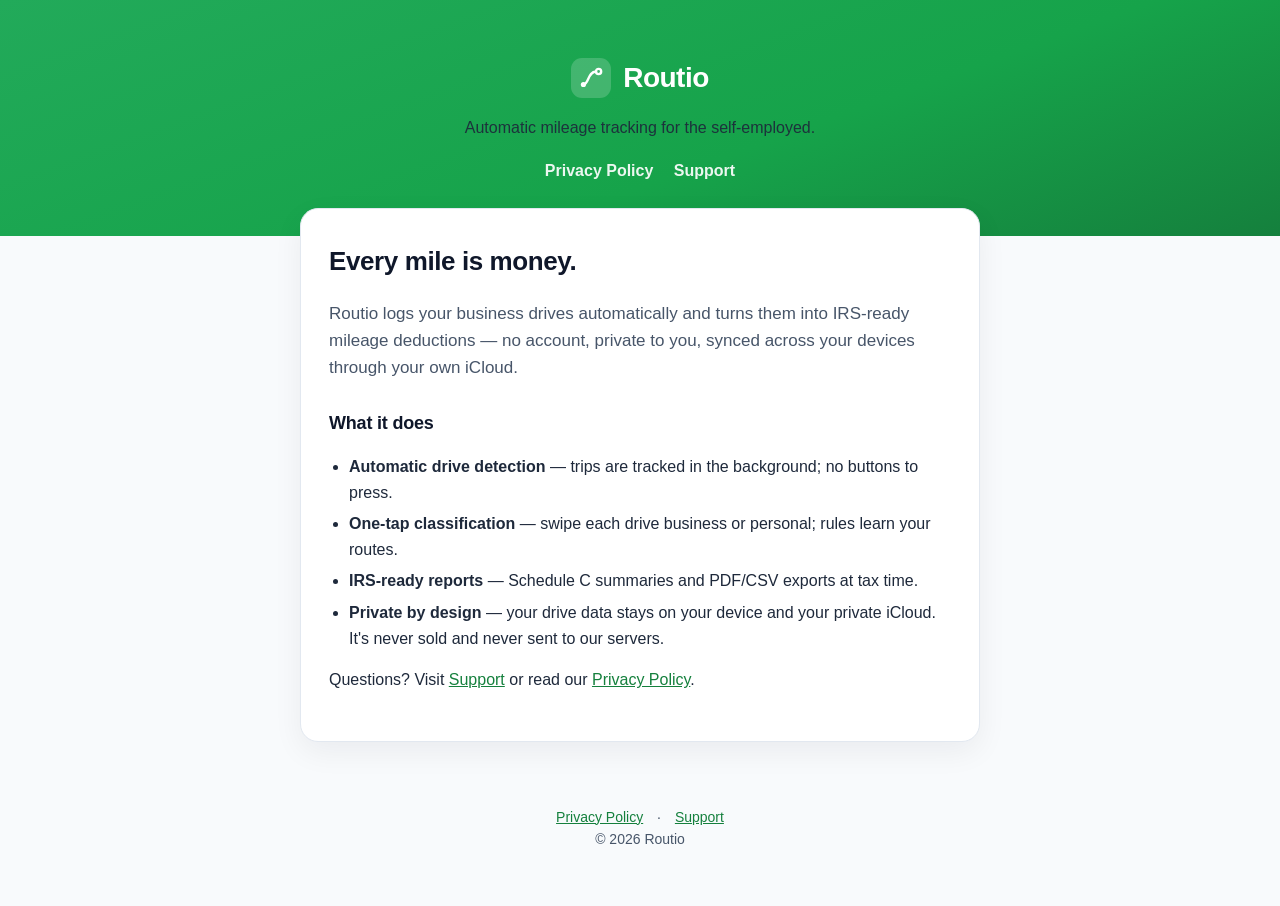
==== index.html @ e383a116 "Routio landing, privacy policy, and support pages Co-Authored-By: Claude Opus 4.8 <noreply@anthropic" ====
<!DOCTYPE html>
<html lang="en">
<head>
<meta charset="utf-8">
<meta name="viewport" content="width=device-width, initial-scale=1">
<title>Routio — Automatic Mileage Tracker</title>
<link rel="stylesheet" href="style.css">
</head>
<body>
<header>
  <div class="brand">
    <span class="mark"><svg viewBox="0 0 24 24" fill="none" stroke="#fff" stroke-width="2.2" stroke-linecap="round" stroke-linejoin="round"><circle cx="5" cy="18" r="2.4" fill="#fff" stroke="none"/><circle cx="19" cy="6" r="2.4"/><path d="M5 18 C 10 18, 9 6, 16.6 6"/></svg></span>
    Routio
  </div>
  <p>Automatic mileage tracking for the self-employed.</p>
  <div class="nav">
    <a href="privacy.html">Privacy Policy</a>
    <a href="support.html">Support</a>
  </div>
</header>
<main>
  <div class="card">
    <h1>Every mile is money.</h1>
    <p class="lead">Routio logs your business drives automatically and turns them into IRS-ready mileage deductions — no account, private to you, synced across your devices through your own iCloud.</p>
    <h2>What it does</h2>
    <ul>
      <li><strong>Automatic drive detection</strong> — trips are tracked in the background; no buttons to press.</li>
      <li><strong>One-tap classification</strong> — swipe each drive business or personal; rules learn your routes.</li>
      <li><strong>IRS-ready reports</strong> — Schedule C summaries and PDF/CSV exports at tax time.</li>
      <li><strong>Private by design</strong> — your drive data stays on your device and your private iCloud. It's never sold and never sent to our servers.</li>
    </ul>
    <p>Questions? Visit <a href="support.html">Support</a> or read our <a href="privacy.html">Privacy Policy</a>.</p>
  </div>
</main>
<footer>
  <a href="privacy.html">Privacy Policy</a> · <a href="support.html">Support</a><br>
  © 2026 Routio
</footer>
</body>
</html>
---- style.css ----
:root {
  --green: #16A34A;
  --green-dark: #15803D;
  --ink: #0F172A;
  --muted: #475569;
  --line: #E2E8F0;
  --bg: #F8FAFC;
}
* { box-sizing: border-box; }
html { -webkit-text-size-adjust: 100%; }
body {
  margin: 0;
  font-family: -apple-system, BlinkMacSystemFont, "Segoe UI", Roboto, Helvetica, Arial, sans-serif;
  color: var(--ink);
  background: var(--bg);
  line-height: 1.6;
}
header {
  background: linear-gradient(160deg, #22AA5A 0%, #16A34A 60%, #15803D 100%);
  color: #fff;
  padding: 56px 24px 48px;
  text-align: center;
}
.brand {
  display: inline-flex; align-items: center; gap: 12px;
  font-weight: 800; font-size: 28px; letter-spacing: -0.5px;
}
.brand .mark {
  width: 40px; height: 40px; border-radius: 11px;
  background: rgba(255,255,255,0.18);
  display: inline-flex; align-items: center; justify-content: center;
}
.brand .mark svg { width: 26px; height: 26px; }
header p { margin: 14px 0 0; opacity: 0.92; font-size: 16px; }
main {
  max-width: 720px; margin: -28px auto 64px; padding: 0 20px;
}
.card {
  background: #fff; border: 1px solid var(--line); border-radius: 18px;
  padding: 32px 28px; box-shadow: 0 10px 30px rgba(15,23,42,0.06);
}
h1 { font-size: 26px; margin: 0 0 4px; letter-spacing: -0.4px; }
h2 { font-size: 18px; margin: 28px 0 8px; letter-spacing: -0.2px; }
.updated { color: var(--muted); font-size: 14px; margin: 0 0 8px; }
p, li { color: #1E293B; }
a { color: var(--green-dark); }
.lead { font-size: 17px; color: var(--muted); }
ul { padding-left: 20px; }
li { margin: 6px 0; }
.pill {
  display: inline-block; background: #ECFDF3; color: var(--green-dark);
  border: 1px solid #BBF7D0; border-radius: 999px;
  padding: 4px 12px; font-size: 13px; font-weight: 600; margin-bottom: 16px;
}
footer {
  text-align: center; color: var(--muted); font-size: 14px;
  padding: 0 20px 56px;
}
footer a { margin: 0 10px; }
.nav { margin-top: 18px; }
.nav a {
  display: inline-block; margin: 0 8px; font-weight: 600; text-decoration: none;
  color: #fff; opacity: 0.92; border-bottom: 2px solid transparent; padding-bottom: 2px;
}
.nav a:hover { border-color: rgba(255,255,255,0.7); }
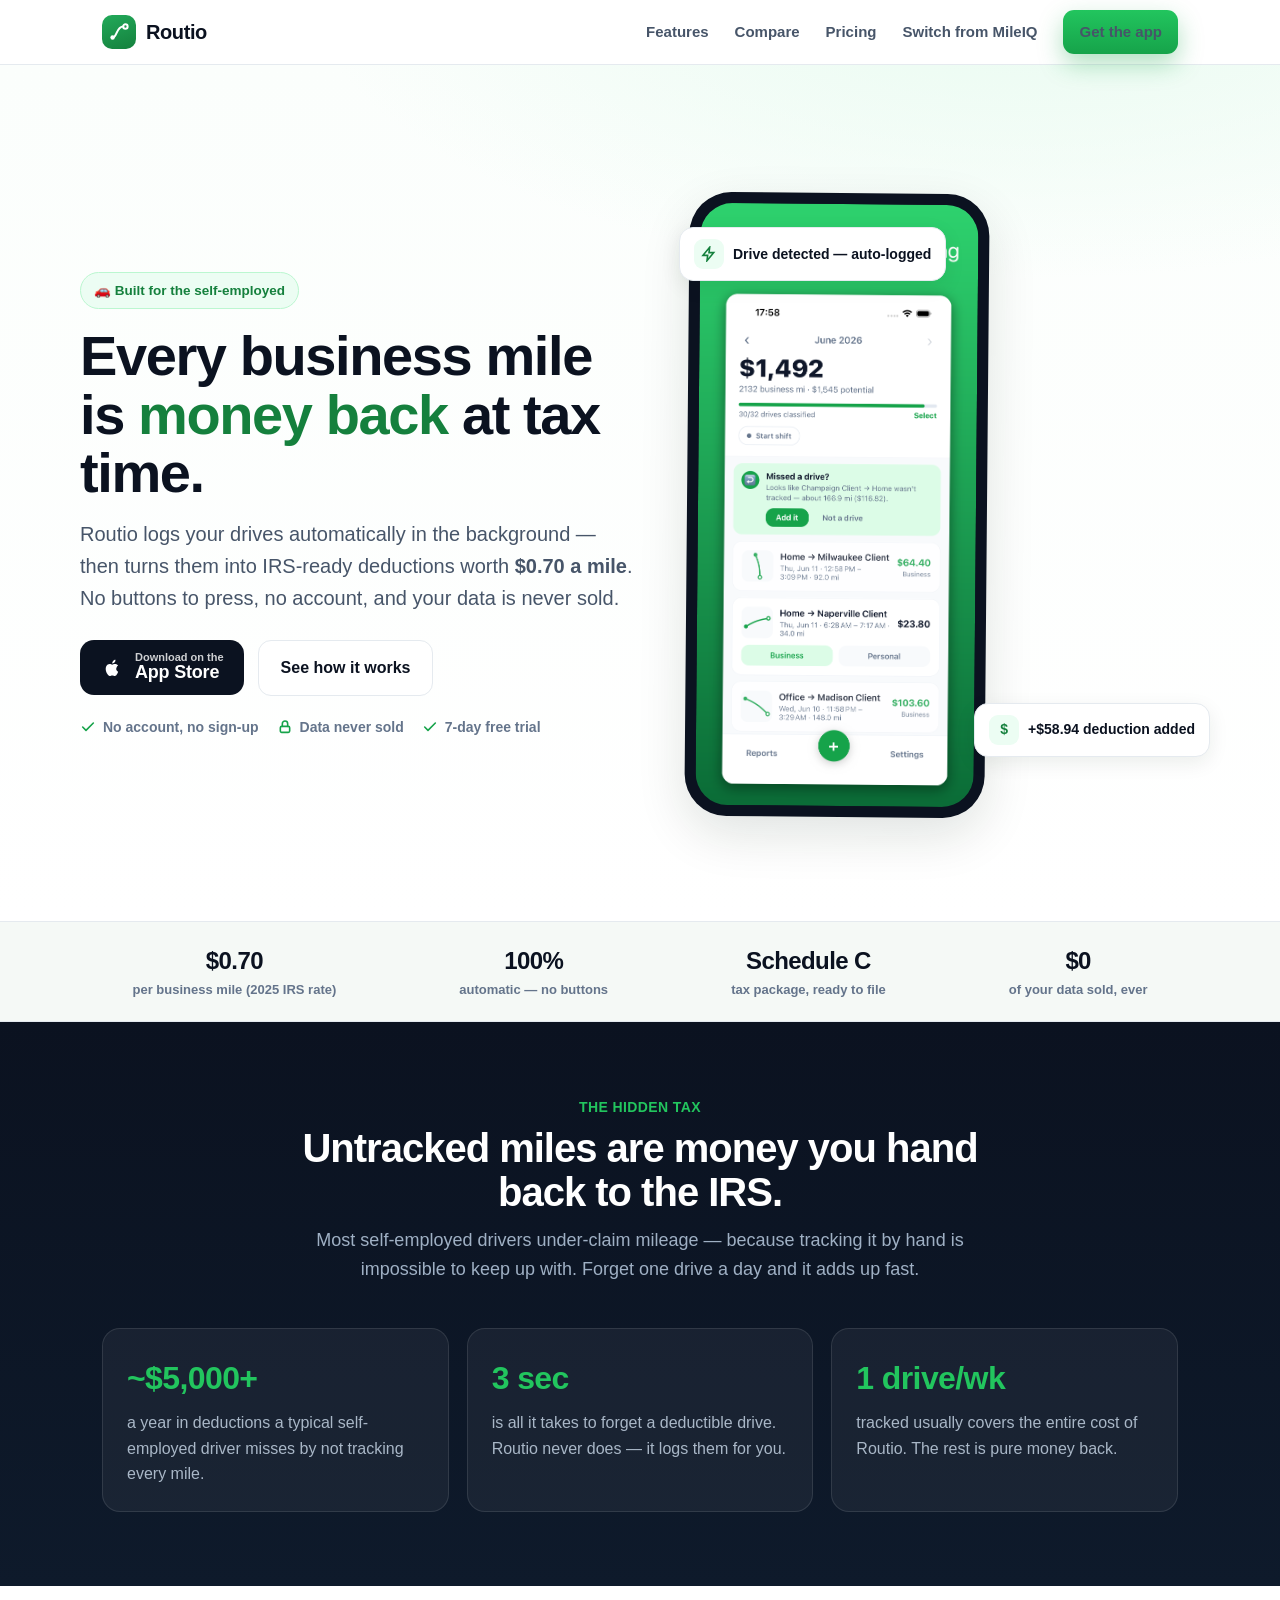
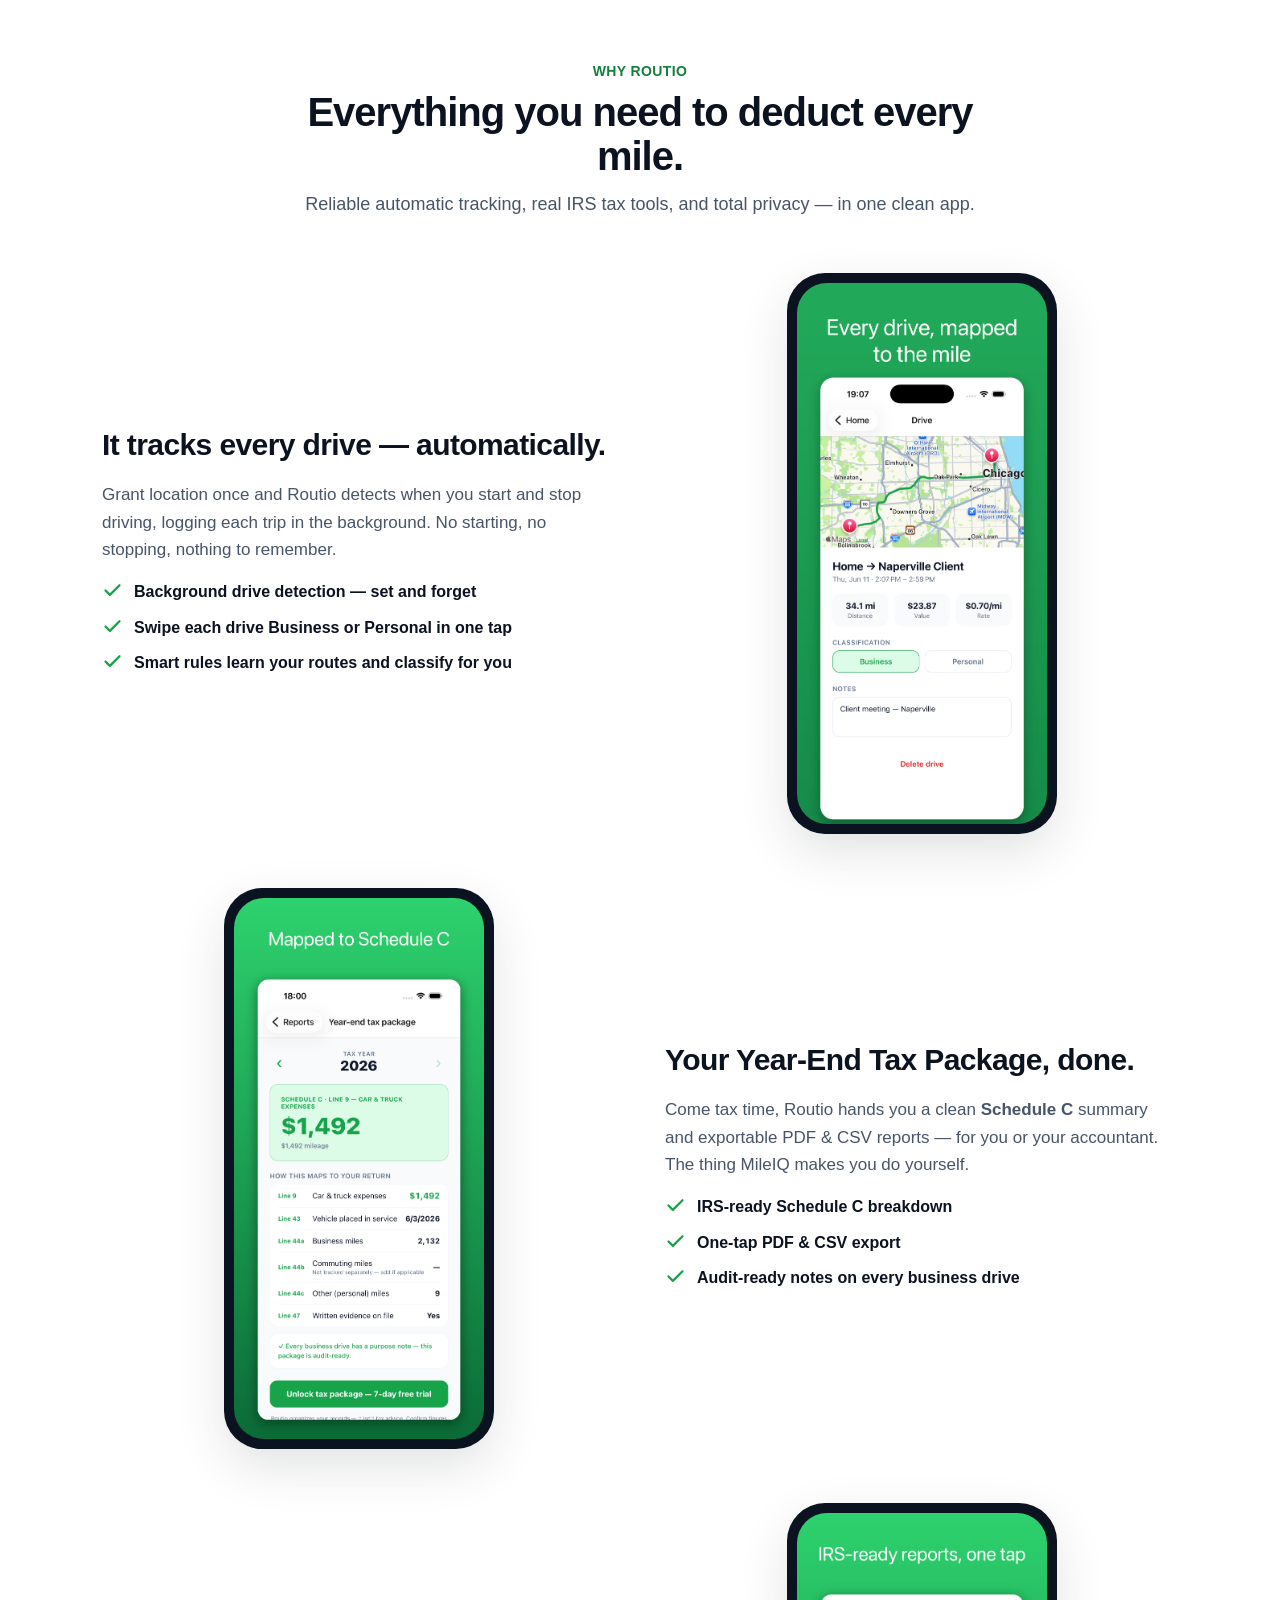
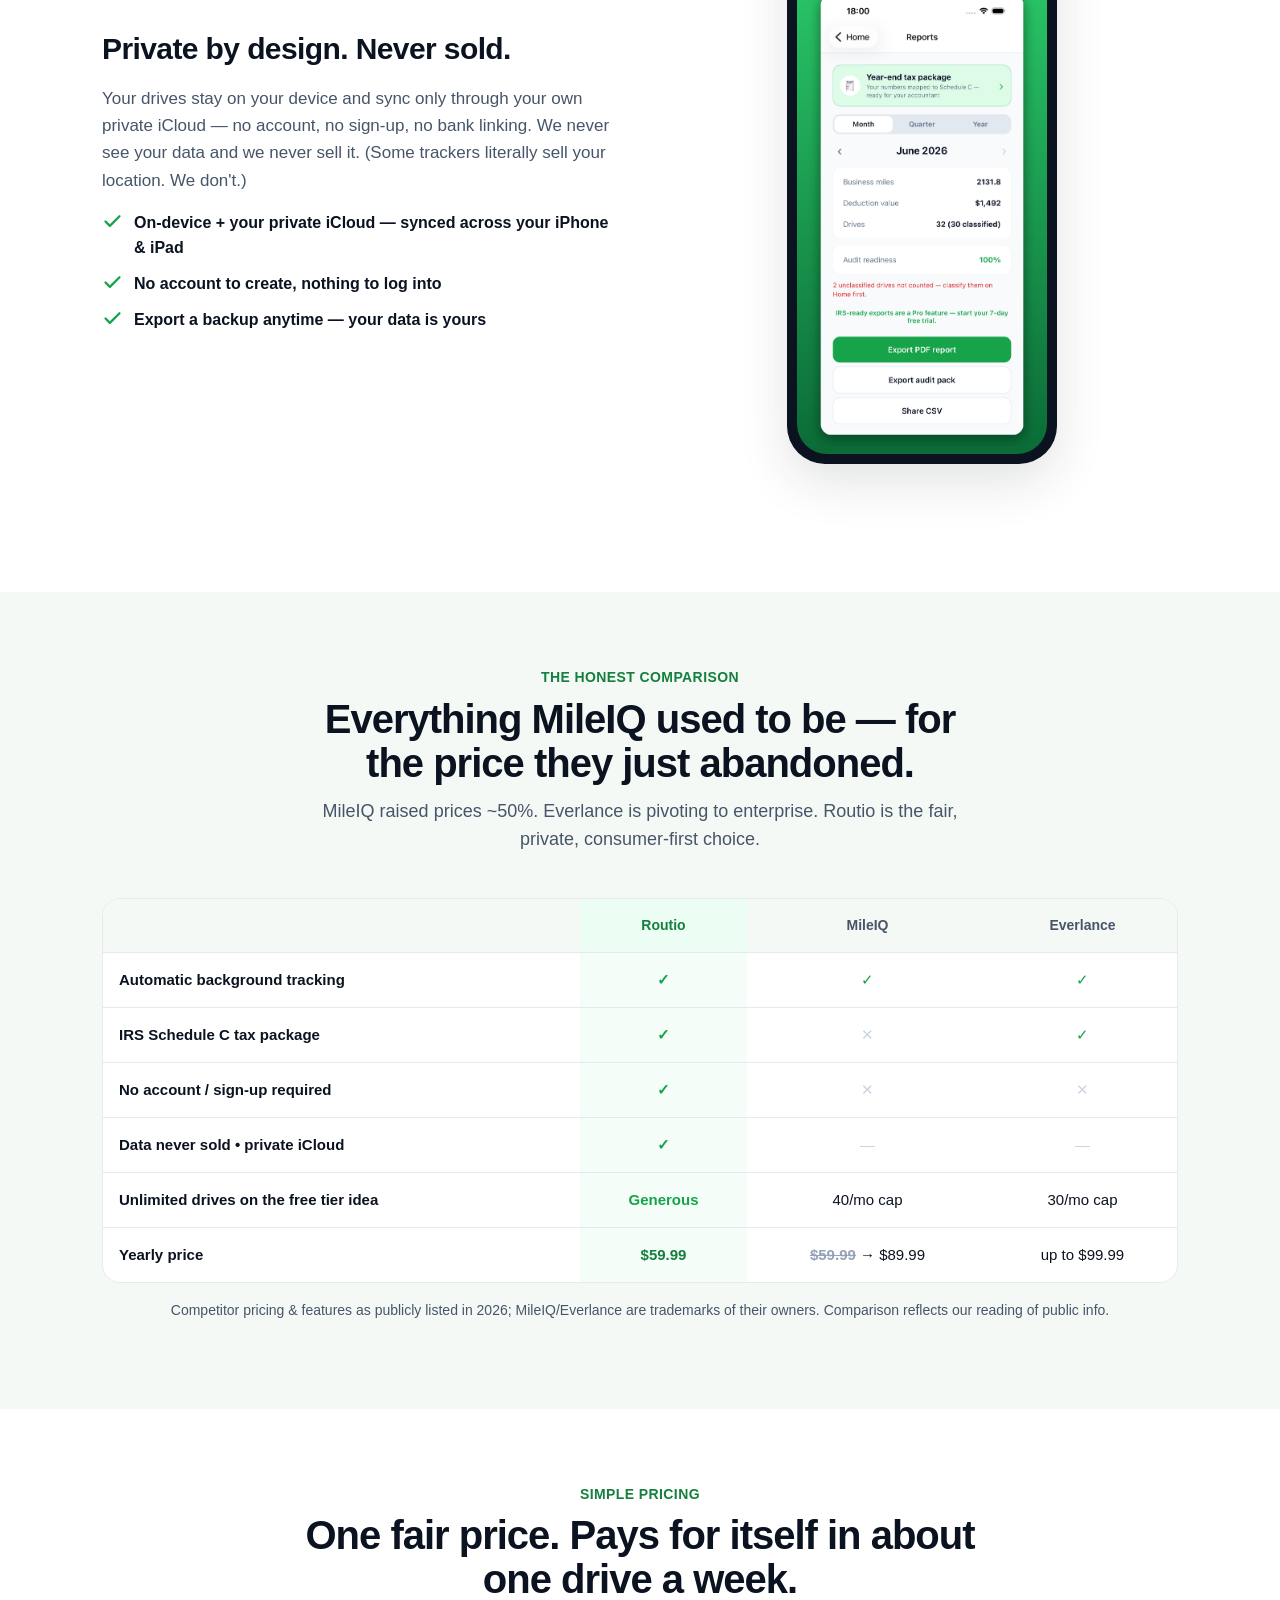
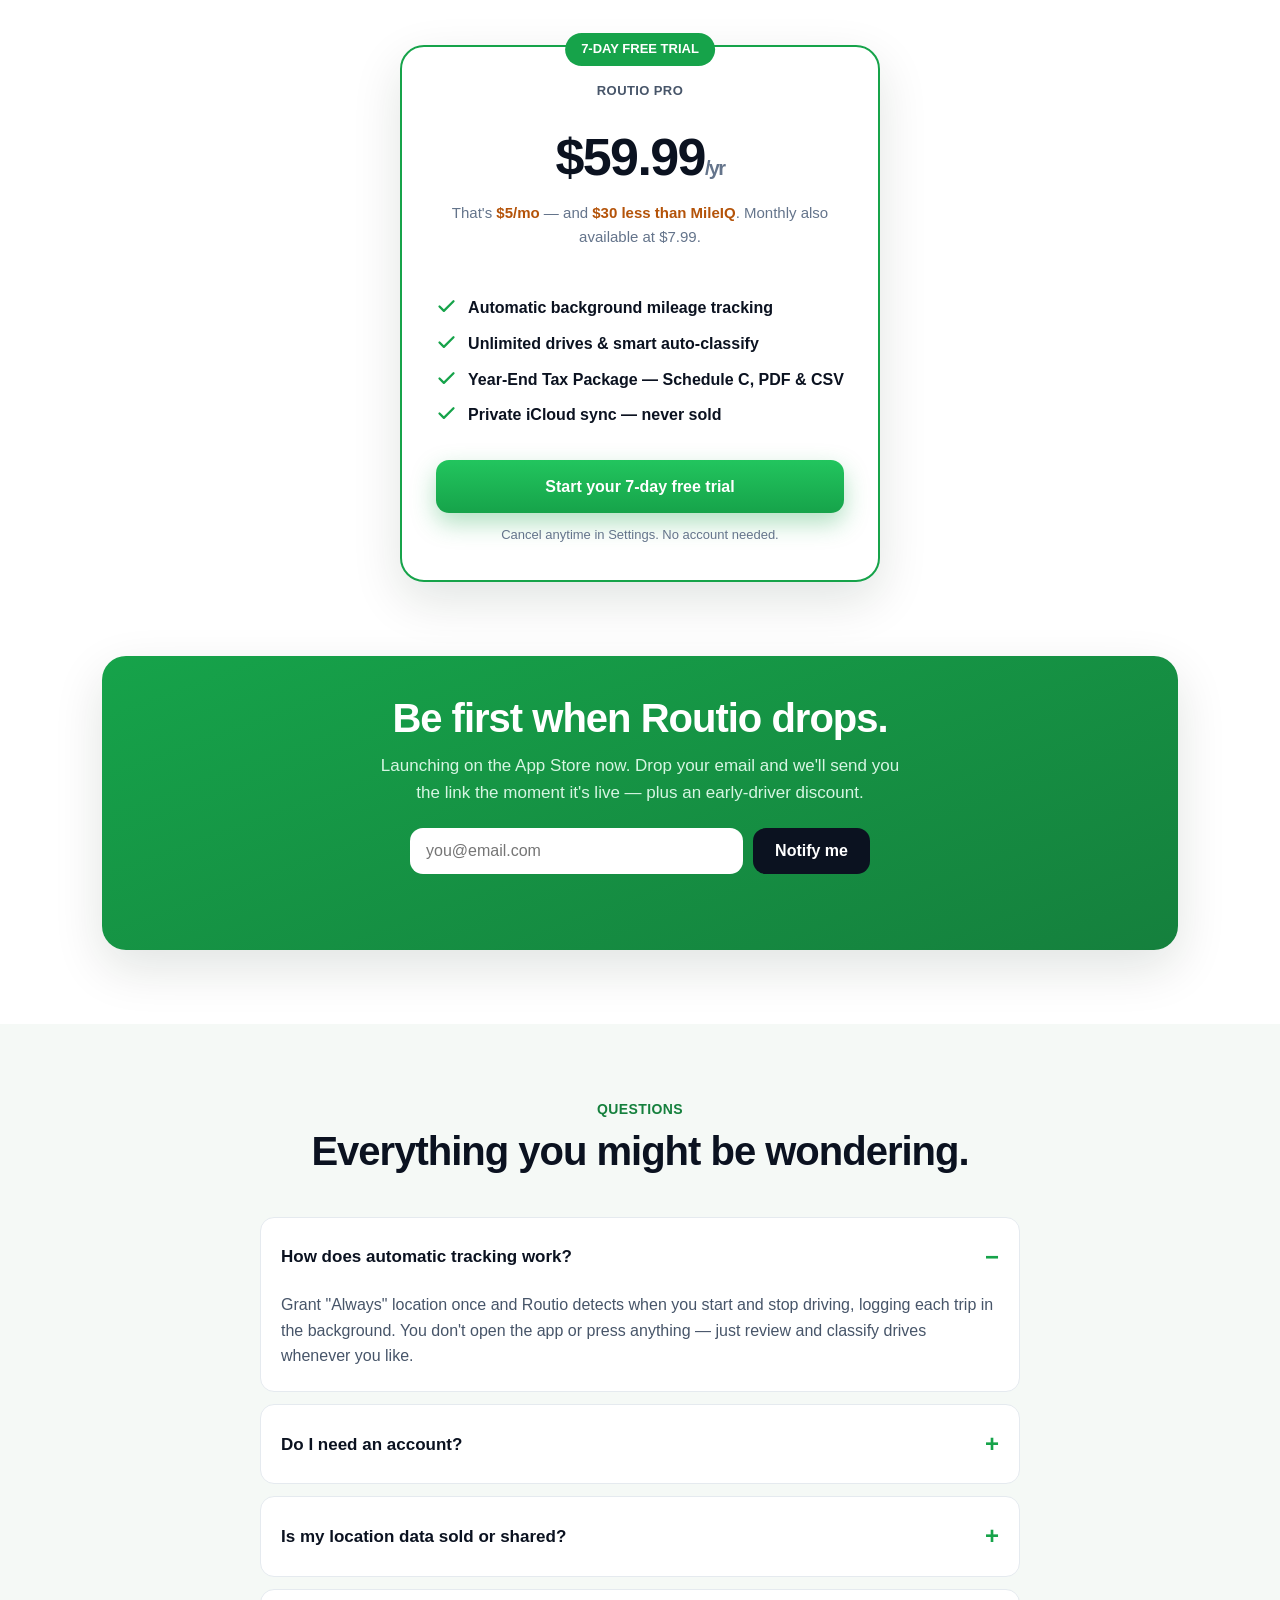
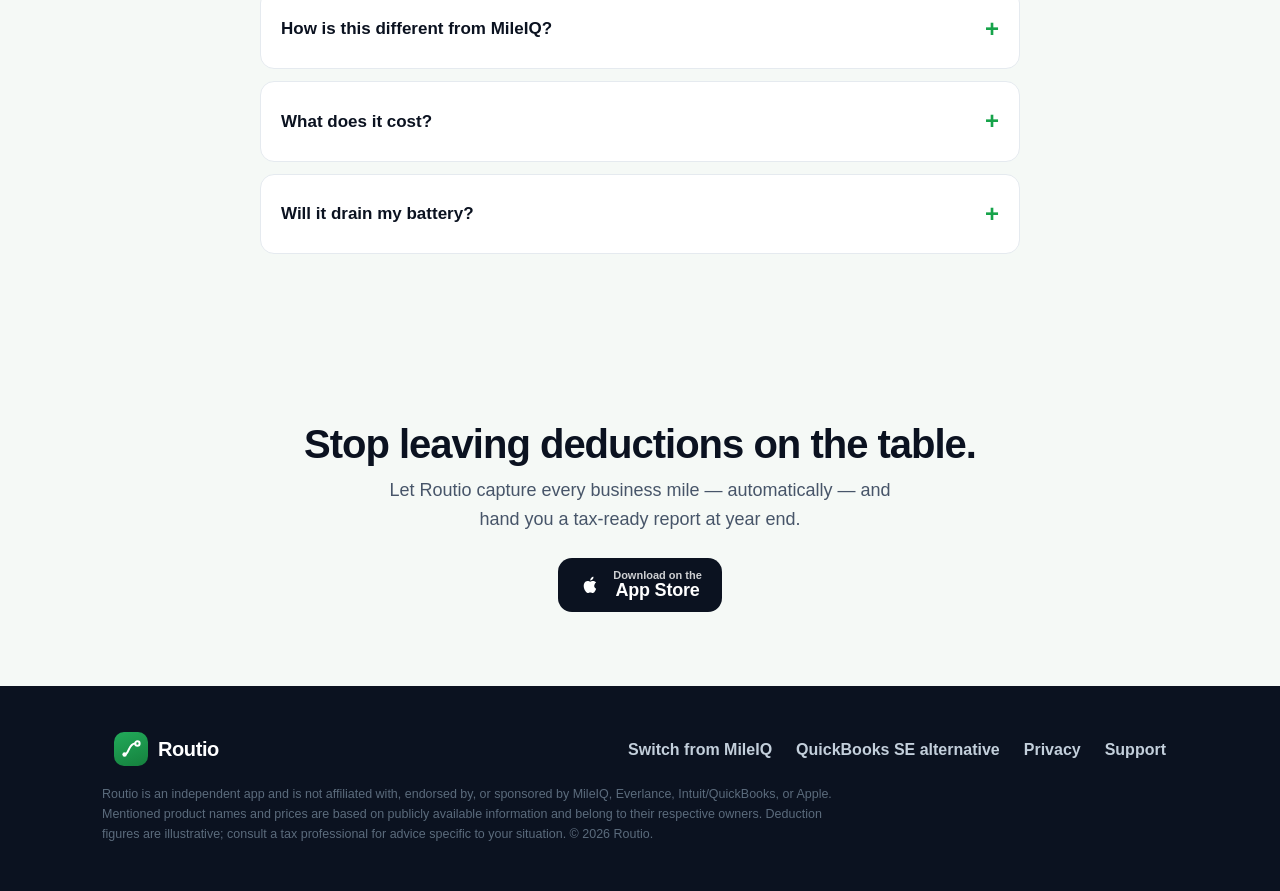
==== commit 25a6ab4a: "Conversion landing site: homepage, MileIQ & QBSE switch pages, waitlist capture - State-of-the-art m" ====
--- a/index.html
+++ b/index.html
@@ -3,38 +3,203 @@
 <head>
 <meta charset="utf-8">
 <meta name="viewport" content="width=device-width, initial-scale=1">
-<title>Routio — Automatic Mileage Tracker</title>
+<title>Routio — Automatic Mileage Tracker & IRS Tax Deductions</title>
+<meta name="description" content="Routio logs every business mile automatically and turns it into IRS-ready tax deductions worth $0.70/mile. No account, never sold, $59.99/yr. The fair-priced MileIQ alternative.">
 <link rel="stylesheet" href="style.css">
+<meta property="og:title" content="Routio — Every mile is money.">
+<meta property="og:description" content="Automatic mileage tracking + your IRS Schedule C tax package. $59.99/yr, no account, never sold.">
+<meta name="theme-color" content="#16A34A">
 </head>
 <body>
-<header>
-  <div class="brand">
-    <span class="mark"><svg viewBox="0 0 24 24" fill="none" stroke="#fff" stroke-width="2.2" stroke-linecap="round" stroke-linejoin="round"><circle cx="5" cy="18" r="2.4" fill="#fff" stroke="none"/><circle cx="19" cy="6" r="2.4"/><path d="M5 18 C 10 18, 9 6, 16.6 6"/></svg></span>
-    Routio
-  </div>
-  <p>Automatic mileage tracking for the self-employed.</p>
-  <div class="nav">
-    <a href="privacy.html">Privacy Policy</a>
-    <a href="support.html">Support</a>
-  </div>
-</header>
-<main>
-  <div class="card">
-    <h1>Every mile is money.</h1>
-    <p class="lead">Routio logs your business drives automatically and turns them into IRS-ready mileage deductions — no account, private to you, synced across your devices through your own iCloud.</p>
-    <h2>What it does</h2>
-    <ul>
-      <li><strong>Automatic drive detection</strong> — trips are tracked in the background; no buttons to press.</li>
-      <li><strong>One-tap classification</strong> — swipe each drive business or personal; rules learn your routes.</li>
-      <li><strong>IRS-ready reports</strong> — Schedule C summaries and PDF/CSV exports at tax time.</li>
-      <li><strong>Private by design</strong> — your drive data stays on your device and your private iCloud. It's never sold and never sent to our servers.</li>
+<header class="nav"><div class="wrap row">
+  <a class="brand" href="/"><span class="mk"><svg viewBox="0 0 24 24" fill="none" stroke="#fff" stroke-width="2.2" stroke-linecap="round" stroke-linejoin="round"><circle cx="5" cy="18" r="2.4" fill="#fff" stroke="none"/><circle cx="19" cy="6" r="2.4"/><path d="M5 18 C 10 18, 9 6, 16.6 6"/></svg></span>Routio</a>
+  <nav class="links">
+    <a class="hidem" href="#features">Features</a>
+    <a class="hidem" href="#compare">Compare</a>
+    <a class="hidem" href="#pricing">Pricing</a>
+    <a class="hidem" href="/mileiq-alternative.html">Switch from MileIQ</a>
+    <a class="btn btn-pri btn-sm" href="https://apps.apple.com/us/app/id6779370841">Get the app</a>
+  </nav>
+</div></header>
+
+<!-- HERO -->
+<section class="hero"><div class="wrap grid">
+  <div>
+    <span class="eyebrow">🚗 Built for the self-employed</span>
+    <h1>Every business mile is <span class="hl">money back</span> at tax time.</h1>
+    <p class="lead">Routio logs your drives automatically in the background — then turns them into IRS-ready deductions worth <b>$0.70 a mile</b>. No buttons to press, no account, and your data is never sold.</p>
+    <div class="cta-row">
+      <a class="appstore" href="https://apps.apple.com/us/app/id6779370841"><svg viewBox="0 0 24 24" fill="#fff"><path d="M16.4 12.6c0-2 1.6-2.9 1.7-3-1-1.4-2.4-1.6-2.9-1.6-1.2-.1-2.4.7-3 .7-.6 0-1.6-.7-2.6-.7-1.3 0-2.6.8-3.2 2-1.4 2.4-.4 6 1 8 .6 1 1.4 2.1 2.4 2 1-.1 1.3-.6 2.5-.6 1.2 0 1.4.6 2.5.6 1 0 1.7-1 2.3-2 .7-1.1 1-2.2 1-2.3 0-.1-2-.8-2-3.1zM14.7 6.3c.5-.7.9-1.6.8-2.6-.8 0-1.8.5-2.4 1.2-.5.6-1 1.6-.8 2.5.9.1 1.8-.4 2.4-1.1z"/></svg><span><span class="sub">Download on the</span><span class="big">App Store</span></span></a>
+      <a class="btn btn-ghost" href="#how">See how it works</a>
+    </div>
+    <div class="microtrust">
+      <span><svg viewBox="0 0 24 24" fill="none" stroke="currentColor" stroke-width="2.4" stroke-linecap="round" stroke-linejoin="round"><path d="M20 6 9 17l-5-5"/></svg>No account, no sign-up</span>
+      <span><svg viewBox="0 0 24 24" fill="none" stroke="currentColor" stroke-width="2.4" stroke-linecap="round" stroke-linejoin="round"><rect x="5" y="11" width="14" height="9" rx="2"/><path d="M8 11V7a4 4 0 0 1 8 0v4"/></svg>Data never sold</span>
+      <span><svg viewBox="0 0 24 24" fill="none" stroke="currentColor" stroke-width="2.4" stroke-linecap="round" stroke-linejoin="round"><path d="M20 6 9 17l-5-5"/></svg>7-day free trial</span>
+    </div>
+  </div>
+  <div class="hero-figure">
+    <div class="phone"><img src="img/home.png" alt="Routio home screen showing $1,492 in tracked mileage deductions"></div>
+    <div class="float-card float-a"><span class="ic"><svg viewBox="0 0 24 24" width="16" fill="none" stroke="currentColor" stroke-width="2.4" stroke-linecap="round"><path d="M13 2 3 14h7l-1 8 10-12h-7z"/></svg></span>Drive detected — auto-logged</div>
+    <div class="float-card float-b"><span class="ic">$</span>+$58.94 deduction added</div>
+  </div>
+</div></section>
+
+<!-- TRUST BAR -->
+<div class="trustbar"><div class="wrap row">
+  <div class="stat"><div class="num">$0.70</div><div class="lbl">per business mile (2025 IRS rate)</div></div>
+  <div class="stat"><div class="num">100%</div><div class="lbl">automatic — no buttons</div></div>
+  <div class="stat"><div class="num">Schedule C</div><div class="lbl">tax package, ready to file</div></div>
+  <div class="stat"><div class="num">$0</div><div class="lbl">of your data sold, ever</div></div>
+</div></div>
+
+<!-- PROBLEM / LOSS BAND -->
+<section class="band"><div class="wrap">
+  <div class="sec-head"><div class="kick" style="color:var(--green-l)">The hidden tax</div>
+    <h2>Untracked miles are money you hand back to the IRS.</h2>
+    <p>Most self-employed drivers under-claim mileage — because tracking it by hand is impossible to keep up with. Forget one drive a day and it adds up fast.</p></div>
+  <div class="lossgrid">
+    <div class="losscard"><div class="big">~$5,000+</div><p>a year in deductions a typical self-employed driver misses by not tracking every mile.</p></div>
+    <div class="losscard"><div class="big">3 sec</div><p>is all it takes to forget a deductible drive. Routio never does — it logs them for you.</p></div>
+    <div class="losscard"><div class="big">1 drive/wk</div><p>tracked usually covers the entire cost of Routio. The rest is pure money back.</p></div>
+  </div>
+</div></section>
+
+<!-- FEATURES -->
+<section id="features"><div class="wrap">
+  <div class="sec-head"><div class="kick">Why Routio</div>
+    <h2>Everything you need to deduct every mile.</h2>
+    <p>Reliable automatic tracking, real IRS tax tools, and total privacy — in one clean app.</p></div>
+
+  <div id="how" class="frow">
+    <div class="copy">
+      <h3>It tracks every drive — automatically.</h3>
+      <p>Grant location once and Routio detects when you start and stop driving, logging each trip in the background. No starting, no stopping, nothing to remember.</p>
+      <ul class="flist">
+        <li><svg viewBox="0 0 24 24" fill="none" stroke="currentColor" stroke-width="2.6" stroke-linecap="round" stroke-linejoin="round"><path d="M20 6 9 17l-5-5"/></svg>Background drive detection — set and forget</li>
+        <li><svg viewBox="0 0 24 24" fill="none" stroke="currentColor" stroke-width="2.6" stroke-linecap="round" stroke-linejoin="round"><path d="M20 6 9 17l-5-5"/></svg>Swipe each drive Business or Personal in one tap</li>
+        <li><svg viewBox="0 0 24 24" fill="none" stroke="currentColor" stroke-width="2.6" stroke-linecap="round" stroke-linejoin="round"><path d="M20 6 9 17l-5-5"/></svg>Smart rules learn your routes and classify for you</li>
+      </ul>
+    </div>
+    <div class="fimg"><img src="img/map.png" alt="A tracked drive on the map with its route and deduction value"></div>
+  </div>
+
+  <div class="frow rev">
+    <div class="copy">
+      <h3>Your Year-End Tax Package, done.</h3>
+      <p>Come tax time, Routio hands you a clean <b>Schedule C</b> summary and exportable PDF &amp; CSV reports — for you or your accountant. The thing MileIQ makes you do yourself.</p>
+      <ul class="flist">
+        <li><svg viewBox="0 0 24 24" fill="none" stroke="currentColor" stroke-width="2.6" stroke-linecap="round" stroke-linejoin="round"><path d="M20 6 9 17l-5-5"/></svg>IRS-ready Schedule C breakdown</li>
+        <li><svg viewBox="0 0 24 24" fill="none" stroke="currentColor" stroke-width="2.6" stroke-linecap="round" stroke-linejoin="round"><path d="M20 6 9 17l-5-5"/></svg>One-tap PDF &amp; CSV export</li>
+        <li><svg viewBox="0 0 24 24" fill="none" stroke="currentColor" stroke-width="2.6" stroke-linecap="round" stroke-linejoin="round"><path d="M20 6 9 17l-5-5"/></svg>Audit-ready notes on every business drive</li>
+      </ul>
+    </div>
+    <div class="fimg"><img src="img/tax.png" alt="Routio Year-End Tax Package with Schedule C totals"></div>
+  </div>
+
+  <div class="frow">
+    <div class="copy">
+      <h3>Private by design. Never sold.</h3>
+      <p>Your drives stay on your device and sync only through your own private iCloud — no account, no sign-up, no bank linking. We never see your data and we never sell it. (Some trackers literally sell your location. We don't.)</p>
+      <ul class="flist">
+        <li><svg viewBox="0 0 24 24" fill="none" stroke="currentColor" stroke-width="2.6" stroke-linecap="round" stroke-linejoin="round"><path d="M20 6 9 17l-5-5"/></svg>On-device + your private iCloud — synced across your iPhone &amp; iPad</li>
+        <li><svg viewBox="0 0 24 24" fill="none" stroke="currentColor" stroke-width="2.6" stroke-linecap="round" stroke-linejoin="round"><path d="M20 6 9 17l-5-5"/></svg>No account to create, nothing to log into</li>
+        <li><svg viewBox="0 0 24 24" fill="none" stroke="currentColor" stroke-width="2.6" stroke-linecap="round" stroke-linejoin="round"><path d="M20 6 9 17l-5-5"/></svg>Export a backup anytime — your data is yours</li>
+      </ul>
+    </div>
+    <div class="fimg"><img src="img/reports.png" alt="Routio reports with monthly and year-to-date deduction totals"></div>
+  </div>
+</div></section>
+
+<!-- COMPARISON -->
+<section id="compare" style="background:var(--bg-soft)"><div class="wrap">
+  <div class="sec-head"><div class="kick">The honest comparison</div>
+    <h2>Everything MileIQ used to be — for the price they just abandoned.</h2>
+    <p>MileIQ raised prices ~50%. Everlance is pivoting to enterprise. Routio is the fair, private, consumer-first choice.</p></div>
+  <div class="cmp"><table class="compare">
+    <thead><tr><th>&nbsp;</th><th class="us">Routio</th><th>MileIQ</th><th>Everlance</th></tr></thead>
+    <tbody>
+      <tr><td>Automatic background tracking</td><td class="us"><span class="yes">✓</span></td><td><span class="yes">✓</span></td><td><span class="yes">✓</span></td></tr>
+      <tr><td>IRS Schedule C tax package</td><td class="us"><span class="yes">✓</span></td><td><span class="no">✕</span></td><td><span class="yes">✓</span></td></tr>
+      <tr><td>No account / sign-up required</td><td class="us"><span class="yes">✓</span></td><td><span class="no">✕</span></td><td><span class="no">✕</span></td></tr>
+      <tr><td>Data never sold • private iCloud</td><td class="us"><span class="yes">✓</span></td><td><span class="no">—</span></td><td><span class="no">—</span></td></tr>
+      <tr><td>Unlimited drives on the free tier idea</td><td class="us"><span class="yes">Generous</span></td><td>40/mo cap</td><td>30/mo cap</td></tr>
+      <tr><td>Yearly price</td><td class="us">$59.99</td><td><span class="tag-old">$59.99</span> → $89.99</td><td>up to $99.99</td></tr>
+    </tbody>
+  </table></div>
+  <p style="text-align:center;color:var(--slate);margin-top:16px;font-size:14px">Competitor pricing &amp; features as publicly listed in 2026; MileIQ/Everlance are trademarks of their owners. Comparison reflects our reading of public info.</p>
+</div></div></section>
+
+<!-- PRICING -->
+<section id="pricing"><div class="wrap">
+  <div class="sec-head"><div class="kick">Simple pricing</div>
+    <h2>One fair price. Pays for itself in about one drive a week.</h2></div>
+  <div class="price-wrap"><div class="pcard">
+    <div class="pbadge">7-DAY FREE TRIAL</div>
+    <div style="font-weight:800;color:var(--slate);text-transform:uppercase;font-size:13px;letter-spacing:.4px">Routio Pro</div>
+    <div class="pprice">$59.99<small>/yr</small></div>
+    <div class="panchor">That's <b>$5/mo</b> — and <b>$30 less than MileIQ</b>. Monthly also available at $7.99.</div>
+    <ul class="flist">
+      <li><svg viewBox="0 0 24 24" fill="none" stroke="currentColor" stroke-width="2.6" stroke-linecap="round" stroke-linejoin="round"><path d="M20 6 9 17l-5-5"/></svg>Automatic background mileage tracking</li>
+      <li><svg viewBox="0 0 24 24" fill="none" stroke="currentColor" stroke-width="2.6" stroke-linecap="round" stroke-linejoin="round"><path d="M20 6 9 17l-5-5"/></svg>Unlimited drives &amp; smart auto-classify</li>
+      <li><svg viewBox="0 0 24 24" fill="none" stroke="currentColor" stroke-width="2.6" stroke-linecap="round" stroke-linejoin="round"><path d="M20 6 9 17l-5-5"/></svg>Year-End Tax Package — Schedule C, PDF &amp; CSV</li>
+      <li><svg viewBox="0 0 24 24" fill="none" stroke="currentColor" stroke-width="2.6" stroke-linecap="round" stroke-linejoin="round"><path d="M20 6 9 17l-5-5"/></svg>Private iCloud sync — never sold</li>
     </ul>
-    <p>Questions? Visit <a href="support.html">Support</a> or read our <a href="privacy.html">Privacy Policy</a>.</p>
-  </div>
-</main>
-<footer>
-  <a href="privacy.html">Privacy Policy</a> · <a href="support.html">Support</a><br>
-  © 2026 Routio
-</footer>
+    <a class="btn btn-pri" style="width:100%;justify-content:center" href="https://apps.apple.com/us/app/id6779370841">Start your 7-day free trial</a>
+    <div class="pnote">Cancel anytime in Settings. No account needed.</div>
+  </div></div>
+</div></section>
+
+<!-- EMAIL CAPTURE -->
+<section style="padding-top:0"><div class="wrap"><div class="capture">
+  <h2>Be first when Routio drops.</h2>
+  <p>Launching on the App Store now. Drop your email and we'll send you the link the moment it's live — plus an early-driver discount.</p>
+  <form class="capform" id="capform">
+    <input type="email" name="email" placeholder="you@email.com" required aria-label="Email">
+    <button type="submit">Notify me</button>
+  </form>
+  <div class="capmsg" id="capmsg"></div>
+</div></div></section>
+
+<!-- FAQ -->
+<section style="background:var(--bg-soft)"><div class="wrap">
+  <div class="sec-head"><div class="kick">Questions</div><h2>Everything you might be wondering.</h2></div>
+  <div class="faq">
+    <details open><summary>How does automatic tracking work?</summary><p>Grant "Always" location once and Routio detects when you start and stop driving, logging each trip in the background. You don't open the app or press anything — just review and classify drives whenever you like.</p></details>
+    <details><summary>Do I need an account?</summary><p>No. There's no sign-up, no password, no email required. Your data lives on your device and your own private iCloud, so it follows you across your iPhone and iPad automatically.</p></details>
+    <details><summary>Is my location data sold or shared?</summary><p>Never. Your drives are stored on your device and your private iCloud (Apple's CloudKit). They're never sent to our servers and never sold to anyone. Privacy is the whole point.</p></details>
+    <details><summary>How is this different from MileIQ?</summary><p>Routio includes a full IRS Schedule C tax package (MileIQ doesn't), needs no account, never sells your data, and costs $59.99/yr — exactly what MileIQ used to charge before its ~50% price hike to $89.99.</p></details>
+    <details><summary>What does it cost?</summary><p>$59.99/year (about $5/month) or $7.99/month, with a 7-day free trial on the annual plan. Cancel anytime in Settings.</p></details>
+    <details><summary>Will it drain my battery?</summary><p>Routio uses iOS's efficient motion + location services designed for all-day background use, so it's built to be light on battery while still catching every drive.</p></details>
+  </div>
+</div></div></section>
+
+<!-- FINAL CTA -->
+<section class="finalcta"><div class="wrap">
+  <h2>Stop leaving deductions on the table.</h2>
+  <p>Let Routio capture every business mile — automatically — and hand you a tax-ready report at year end.</p>
+  <a class="appstore" style="margin:0 auto" href="https://apps.apple.com/us/app/id6779370841"><svg viewBox="0 0 24 24" fill="#fff"><path d="M16.4 12.6c0-2 1.6-2.9 1.7-3-1-1.4-2.4-1.6-2.9-1.6-1.2-.1-2.4.7-3 .7-.6 0-1.6-.7-2.6-.7-1.3 0-2.6.8-3.2 2-1.4 2.4-.4 6 1 8 .6 1 1.4 2.1 2.4 2 1-.1 1.3-.6 2.5-.6 1.2 0 1.4.6 2.5.6 1 0 1.7-1 2.3-2 .7-1.1 1-2.2 1-2.3 0-.1-2-.8-2-3.1zM14.7 6.3c.5-.7.9-1.6.8-2.6-.8 0-1.8.5-2.4 1.2-.5.6-1 1.6-.8 2.5.9.1 1.8-.4 2.4-1.1z"/></svg><span><span class="sub">Download on the</span><span class="big">App Store</span></span></a>
+</div></section>
+
+<footer class="ft"><div class="wrap">
+  <div class="row">
+    <a class="brand" href="/" style="color:#fff"><span class="mk"><svg viewBox="0 0 24 24" fill="none" stroke="#fff" stroke-width="2.2" stroke-linecap="round" stroke-linejoin="round"><circle cx="5" cy="18" r="2.4" fill="#fff" stroke="none"/><circle cx="19" cy="6" r="2.4"/><path d="M5 18 C 10 18, 9 6, 16.6 6"/></svg></span>Routio</a>
+    <div><a href="/mileiq-alternative.html">Switch from MileIQ</a><a href="/quickbooks-self-employed-alternative.html">QuickBooks SE alternative</a><a href="/privacy.html">Privacy</a><a href="/support.html">Support</a></div>
+  </div>
+  <p class="disclaimer">Routio is an independent app and is not affiliated with, endorsed by, or sponsored by MileIQ, Everlance, Intuit/QuickBooks, or Apple. Mentioned product names and prices are based on publicly available information and belong to their respective owners. Deduction figures are illustrative; consult a tax professional for advice specific to your situation. © 2026 Routio.</p>
+</div></footer>
+
+<script>
+document.getElementById('capform').addEventListener('submit', async function(e){
+  e.preventDefault();
+  var email=this.email.value, msg=document.getElementById('capmsg');
+  msg.style.color='#fff'; msg.textContent='Adding you…';
+  try{
+    var r=await fetch('/api/notify',{method:'POST',headers:{'Content-Type':'application/json'},body:JSON.stringify({email:email})});
+    if(r.ok){ msg.textContent="🎉 You're on the list! Check your inbox at launch."; this.reset(); }
+    else { msg.textContent='Hmm, try again in a sec.'; }
+  }catch(err){ msg.textContent='Network hiccup — try again.'; }
+});
+</script>
 </body>
 </html>
--- a/style.css
+++ b/style.css
@@ -1,65 +1,186 @@
-:root {
-  --green: #16A34A;
-  --green-dark: #15803D;
-  --ink: #0F172A;
-  --muted: #475569;
-  --line: #E2E8F0;
-  --bg: #F8FAFC;
+/* Routio marketing site — conversion-focused design system */
+:root{
+  --green:#16A34A; --green-d:#15803D; --green-l:#22C55E;
+  --ink:#0B1220; --slate:#475569; --slate-l:#64748B; --line:#E5EAEF;
+  --bg:#FFFFFF; --bg-soft:#F5F9F6; --bg-mint:#ECFDF3; --gold:#B45309;
+  --shadow:0 18px 50px rgba(2,32,18,.12); --shadow-sm:0 6px 20px rgba(2,32,18,.08);
+  --r:18px; --maxw:1120px;
 }
-* { box-sizing: border-box; }
-html { -webkit-text-size-adjust: 100%; }
-body {
-  margin: 0;
-  font-family: -apple-system, BlinkMacSystemFont, "Segoe UI", Roboto, Helvetica, Arial, sans-serif;
-  color: var(--ink);
-  background: var(--bg);
-  line-height: 1.6;
-}
-header {
-  background: linear-gradient(160deg, #22AA5A 0%, #16A34A 60%, #15803D 100%);
-  color: #fff;
-  padding: 56px 24px 48px;
-  text-align: center;
-}
-.brand {
-  display: inline-flex; align-items: center; gap: 12px;
-  font-weight: 800; font-size: 28px; letter-spacing: -0.5px;
-}
-.brand .mark {
-  width: 40px; height: 40px; border-radius: 11px;
-  background: rgba(255,255,255,0.18);
-  display: inline-flex; align-items: center; justify-content: center;
-}
-.brand .mark svg { width: 26px; height: 26px; }
-header p { margin: 14px 0 0; opacity: 0.92; font-size: 16px; }
-main {
-  max-width: 720px; margin: -28px auto 64px; padding: 0 20px;
-}
-.card {
-  background: #fff; border: 1px solid var(--line); border-radius: 18px;
-  padding: 32px 28px; box-shadow: 0 10px 30px rgba(15,23,42,0.06);
-}
-h1 { font-size: 26px; margin: 0 0 4px; letter-spacing: -0.4px; }
-h2 { font-size: 18px; margin: 28px 0 8px; letter-spacing: -0.2px; }
-.updated { color: var(--muted); font-size: 14px; margin: 0 0 8px; }
-p, li { color: #1E293B; }
-a { color: var(--green-dark); }
-.lead { font-size: 17px; color: var(--muted); }
-ul { padding-left: 20px; }
-li { margin: 6px 0; }
-.pill {
-  display: inline-block; background: #ECFDF3; color: var(--green-dark);
-  border: 1px solid #BBF7D0; border-radius: 999px;
-  padding: 4px 12px; font-size: 13px; font-weight: 600; margin-bottom: 16px;
-}
-footer {
-  text-align: center; color: var(--muted); font-size: 14px;
-  padding: 0 20px 56px;
-}
-footer a { margin: 0 10px; }
-.nav { margin-top: 18px; }
-.nav a {
-  display: inline-block; margin: 0 8px; font-weight: 600; text-decoration: none;
-  color: #fff; opacity: 0.92; border-bottom: 2px solid transparent; padding-bottom: 2px;
-}
-.nav a:hover { border-color: rgba(255,255,255,0.7); }
+*{box-sizing:border-box}
+html{scroll-behavior:smooth;-webkit-text-size-adjust:100%}
+body{margin:0;font-family:-apple-system,BlinkMacSystemFont,"Segoe UI",Inter,Roboto,Helvetica,Arial,sans-serif;
+  color:var(--ink);background:var(--bg);line-height:1.6;-webkit-font-smoothing:antialiased}
+a{color:var(--green-d);text-decoration:none}
+img{max-width:100%;display:block}
+.wrap{max-width:var(--maxw);margin:0 auto;padding:0 22px}
+.sr{position:absolute;width:1px;height:1px;overflow:hidden;clip:rect(0 0 0 0)}
+
+/* header */
+header.nav{position:sticky;top:0;z-index:50;background:rgba(255,255,255,.82);backdrop-filter:saturate(180%) blur(14px);border-bottom:1px solid var(--line)}
+.nav .row{display:flex;align-items:center;justify-content:space-between;height:64px}
+.brand{display:flex;align-items:center;gap:10px;font-weight:800;font-size:20px;letter-spacing:-.4px;color:var(--ink)}
+.brand .mk{width:34px;height:34px;border-radius:10px;background:linear-gradient(160deg,#22AA5A,#15803D);display:grid;place-items:center}
+.brand .mk svg{width:22px;height:22px}
+.nav .links{display:flex;align-items:center;gap:26px}
+.nav .links a{color:var(--slate);font-weight:600;font-size:15px}
+.nav .links a:hover{color:var(--ink)}
+@media(max-width:760px){.nav .links a.hidem{display:none}}
+
+/* buttons */
+.btn{display:inline-flex;align-items:center;gap:9px;font-weight:700;font-size:16px;border-radius:13px;
+  padding:14px 22px;border:0;cursor:pointer;transition:transform .12s ease,box-shadow .12s ease;white-space:nowrap}
+.btn:active{transform:translateY(1px)}
+.btn-pri{background:linear-gradient(180deg,var(--green-l),var(--green));color:#fff;box-shadow:0 10px 24px rgba(22,163,74,.34)}
+.btn-pri:hover{box-shadow:0 14px 30px rgba(22,163,74,.42)}
+.btn-ghost{background:#fff;color:var(--ink);border:1.5px solid var(--line)}
+.btn-ghost:hover{border-color:#cdd6dd}
+.btn-sm{padding:10px 16px;font-size:15px;border-radius:11px}
+.appstore{display:inline-flex;align-items:center;gap:11px;background:#0B1220;color:#fff;border-radius:14px;padding:12px 20px;font-weight:600}
+.appstore svg{width:24px;height:24px}
+.appstore .sub{font-size:11px;opacity:.8;line-height:1;display:block}
+.appstore .big{font-size:18px;line-height:1.1;display:block;letter-spacing:-.2px}
+.appstore:hover{background:#11192b}
+
+/* hero */
+.hero{position:relative;overflow:hidden;background:
+  radial-gradient(1200px 500px at 80% -10%,#E8FBF0 0,rgba(232,251,240,0) 60%),
+  linear-gradient(180deg,#FBFEFC,#FFFFFF)}
+.hero .grid{display:grid;grid-template-columns:1.05fr .95fr;gap:40px;align-items:center;padding:54px 0 30px}
+@media(max-width:860px){.hero .grid{grid-template-columns:1fr;gap:18px;padding:34px 0 8px;text-align:center}}
+.eyebrow{display:inline-flex;align-items:center;gap:8px;background:var(--bg-mint);color:var(--green-d);
+  font-weight:700;font-size:13.5px;padding:7px 13px;border-radius:999px;border:1px solid #BBF7D0;margin-bottom:18px}
+h1{font-size:clamp(34px,5.2vw,56px);line-height:1.04;letter-spacing:-1.4px;margin:0 0 16px;font-weight:850}
+h1 .hl{color:var(--green-d)}
+.lead{font-size:clamp(17px,2.1vw,20px);color:var(--slate);margin:0 0 26px;max-width:560px}
+@media(max-width:860px){.lead{margin-left:auto;margin-right:auto}}
+.cta-row{display:flex;gap:14px;align-items:center;flex-wrap:wrap}
+@media(max-width:860px){.cta-row{justify-content:center}}
+.microtrust{display:flex;gap:18px;flex-wrap:wrap;margin-top:20px;color:var(--slate-l);font-size:14px;font-weight:600}
+@media(max-width:860px){.microtrust{justify-content:center}}
+.microtrust span{display:inline-flex;align-items:center;gap:7px}
+.microtrust svg{width:16px;height:16px;color:var(--green)}
+
+/* phone */
+.phone{justify-self:center;width:300px;max-width:78vw;border-radius:42px;background:#0B1220;padding:11px;
+  box-shadow:var(--shadow);transform:rotate(.5deg)}
+.phone img{border-radius:32px;width:100%}
+.hero-figure{position:relative}
+.float-card{position:absolute;background:#fff;border:1px solid var(--line);box-shadow:var(--shadow-sm);
+  border-radius:14px;padding:11px 14px;font-weight:700;font-size:14px;display:flex;align-items:center;gap:9px}
+.float-card .ic{width:30px;height:30px;border-radius:9px;background:var(--bg-mint);display:grid;place-items:center;color:var(--green-d)}
+.float-a{top:34px;left:-8px}
+.float-b{bottom:60px;right:-10px}
+@media(max-width:860px){.float-card{display:none}}
+
+/* trust bar */
+.trustbar{border-top:1px solid var(--line);border-bottom:1px solid var(--line);background:var(--bg-soft)}
+.trustbar .row{display:flex;justify-content:space-around;gap:18px;flex-wrap:wrap;padding:20px 0;text-align:center}
+.trustbar .stat{min-width:130px}
+.trustbar .num{font-size:24px;font-weight:850;letter-spacing:-.6px;color:var(--ink)}
+.trustbar .lbl{font-size:13px;color:var(--slate-l);font-weight:600}
+
+/* sections */
+section{padding:74px 0}
+.sec-head{text-align:center;max-width:680px;margin:0 auto 44px}
+.sec-head .kick{color:var(--green-d);font-weight:800;font-size:14px;letter-spacing:.4px;text-transform:uppercase}
+h2{font-size:clamp(28px,3.6vw,40px);line-height:1.1;letter-spacing:-1px;margin:8px 0 12px;font-weight:850}
+.sec-head p{color:var(--slate);font-size:18px;margin:0}
+
+/* problem/loss band */
+.band{background:linear-gradient(180deg,#0B1220,#0E1A2B);color:#fff}
+.band h2{color:#fff}
+.band .sec-head p{color:#9FB0C4}
+.lossgrid{display:grid;grid-template-columns:repeat(3,1fr);gap:18px}
+@media(max-width:760px){.lossgrid{grid-template-columns:1fr}}
+.losscard{background:rgba(255,255,255,.05);border:1px solid rgba(255,255,255,.1);border-radius:var(--r);padding:24px}
+.losscard .big{font-size:32px;font-weight:850;color:var(--green-l);letter-spacing:-.6px}
+.losscard p{color:#A9B7C7;margin:6px 0 0}
+
+/* feature rows */
+.frow{display:grid;grid-template-columns:1fr 1fr;gap:50px;align-items:center;margin:54px 0}
+.frow.rev{direction:rtl}.frow.rev>*{direction:ltr}
+@media(max-width:860px){.frow{grid-template-columns:1fr;gap:22px;margin:34px 0}.frow.rev{direction:ltr}}
+.frow .copy h3{font-size:clamp(22px,2.6vw,30px);letter-spacing:-.6px;margin:0 0 12px;font-weight:820}
+.frow .copy p{color:var(--slate);font-size:17px;margin:0 0 16px}
+.flist{list-style:none;padding:0;margin:0}
+.flist li{display:flex;gap:11px;align-items:flex-start;margin:10px 0;font-weight:600}
+.flist svg{width:21px;height:21px;color:var(--green);flex:none;margin-top:1px}
+.fimg{justify-self:center;width:270px;max-width:70vw;border-radius:38px;background:#0B1220;padding:10px;box-shadow:var(--shadow)}
+.fimg img{border-radius:30px}
+
+/* comparison */
+.cmp{overflow-x:auto}
+table.compare{width:100%;border-collapse:separate;border-spacing:0;min-width:560px;background:#fff;border:1px solid var(--line);border-radius:var(--r);overflow:hidden}
+table.compare th,table.compare td{padding:15px 16px;text-align:center;border-bottom:1px solid var(--line);font-size:15px}
+table.compare th{font-weight:700}
+table.compare thead th{background:var(--bg-soft);font-size:14px;color:var(--slate)}
+table.compare thead th.us{background:var(--bg-mint);color:var(--green-d);font-weight:850}
+table.compare td:first-child,table.compare th:first-child{text-align:left;font-weight:700;color:var(--ink)}
+table.compare td.us{background:#F4FDF7;font-weight:800;color:var(--green-d)}
+table.compare tr:last-child td{border-bottom:0}
+.yes{color:var(--green)}.no{color:#CBD5E1}
+.tag-old{color:#94A3B8;text-decoration:line-through;font-weight:600}
+
+/* pricing */
+.price-wrap{max-width:480px;margin:0 auto}
+.pcard{background:#fff;border:2px solid var(--green);border-radius:24px;padding:34px;box-shadow:var(--shadow);text-align:center;position:relative}
+.pbadge{position:absolute;top:-14px;left:50%;transform:translateX(-50%);background:var(--green);color:#fff;font-weight:800;font-size:13px;padding:6px 16px;border-radius:999px}
+.pprice{font-size:52px;font-weight:850;letter-spacing:-1.6px;margin:14px 0 2px}
+.pprice small{font-size:20px;color:var(--slate-l);font-weight:700}
+.panchor{color:var(--slate-l);font-size:15px;margin-bottom:18px}
+.panchor b{color:var(--gold)}
+.pcard .flist{display:inline-block;text-align:left;margin:18px 0 22px}
+.pnote{font-size:13px;color:var(--slate-l);margin-top:12px}
+
+/* email capture */
+.capture{background:linear-gradient(160deg,#16A34A,#15803D);color:#fff;border-radius:24px;padding:40px;text-align:center;box-shadow:var(--shadow)}
+.capture h2{color:#fff;margin-top:0}
+.capture p{color:#D6F5E2;font-size:17px;margin:0 auto 22px;max-width:520px}
+.capform{display:flex;gap:10px;max-width:460px;margin:0 auto;flex-wrap:wrap;justify-content:center}
+.capform input{flex:1;min-width:200px;border:0;border-radius:13px;padding:14px 16px;font-size:16px}
+.capform button{background:#0B1220;color:#fff;border:0;border-radius:13px;padding:14px 22px;font-weight:700;font-size:16px;cursor:pointer}
+.capform button:hover{background:#11192b}
+.capmsg{margin-top:14px;font-weight:700;min-height:22px}
+
+/* FAQ */
+.faq{max-width:760px;margin:0 auto}
+.faq details{border:1px solid var(--line);border-radius:14px;padding:4px 20px;margin:12px 0;background:#fff}
+.faq summary{cursor:pointer;font-weight:700;font-size:17px;padding:16px 0;list-style:none;display:flex;justify-content:space-between;align-items:center}
+.faq summary::-webkit-details-marker{display:none}
+.faq summary::after{content:"+";color:var(--green);font-size:24px;font-weight:700}
+.faq details[open] summary::after{content:"−"}
+.faq details p{color:var(--slate);margin:0 0 18px;font-size:16px}
+
+/* final cta */
+.finalcta{background:var(--bg-soft);text-align:center}
+.finalcta h2{margin-bottom:10px}
+.finalcta p{color:var(--slate);font-size:18px;margin:0 auto 24px;max-width:540px}
+
+/* footer */
+footer.ft{background:#0B1220;color:#90A0B2;padding:46px 0 34px}
+footer.ft .row{display:flex;justify-content:space-between;gap:24px;flex-wrap:wrap;align-items:center}
+footer.ft a{color:#C3CFDB;font-weight:600;margin:0 12px}
+footer.ft a:hover{color:#fff}
+.disclaimer{font-size:12.5px;color:#5B6B7C;margin-top:18px;max-width:760px}
+
+/* legal / prose pages (privacy, support) */
+.prose{max-width:760px;margin:0 auto;padding:48px 0 20px}
+.prose .pill{display:inline-flex;align-items:center;gap:8px;background:var(--bg-mint);color:var(--green-d);font-weight:700;font-size:13.5px;padding:7px 13px;border-radius:999px;border:1px solid #BBF7D0;margin-bottom:16px}
+.prose h1{font-size:clamp(30px,4.4vw,42px);letter-spacing:-1px;margin:0 0 8px}
+.prose .updated{color:var(--slate-l);font-size:14px;font-weight:600;margin:0 0 22px}
+.prose .lead{font-size:19px;color:var(--slate);max-width:none;margin:0 0 30px}
+.prose h2{font-size:22px;letter-spacing:-.4px;margin:32px 0 10px;text-align:left}
+.prose p{color:var(--slate);font-size:16.5px;margin:0 0 14px}
+.prose ul{color:var(--slate);font-size:16.5px;padding-left:22px;margin:0 0 16px}
+.prose li{margin:9px 0}
+.prose strong{color:var(--ink)}
+.support-cards{display:grid;grid-template-columns:1fr 1fr;gap:16px;margin:26px 0}
+@media(max-width:640px){.support-cards{grid-template-columns:1fr}}
+.support-cards .sc{border:1px solid var(--line);border-radius:16px;padding:22px;background:#fff;box-shadow:var(--shadow-sm)}
+.support-cards .sc h3{margin:0 0 6px;font-size:18px}
+.support-cards .sc p{margin:0;font-size:15px}
+
+/* switch-page hero variant */
+.switch-hero{background:linear-gradient(180deg,#FFF7ED,#fff)}
+.switch-hero .eyebrow{background:#FEF3C7;color:#92400E;border-color:#FDE68A}
+.pill-deal{display:inline-block;background:var(--bg-mint);color:var(--green-d);border:1px solid #BBF7D0;font-weight:800;border-radius:999px;padding:8px 16px;font-size:15px;margin-bottom:18px}
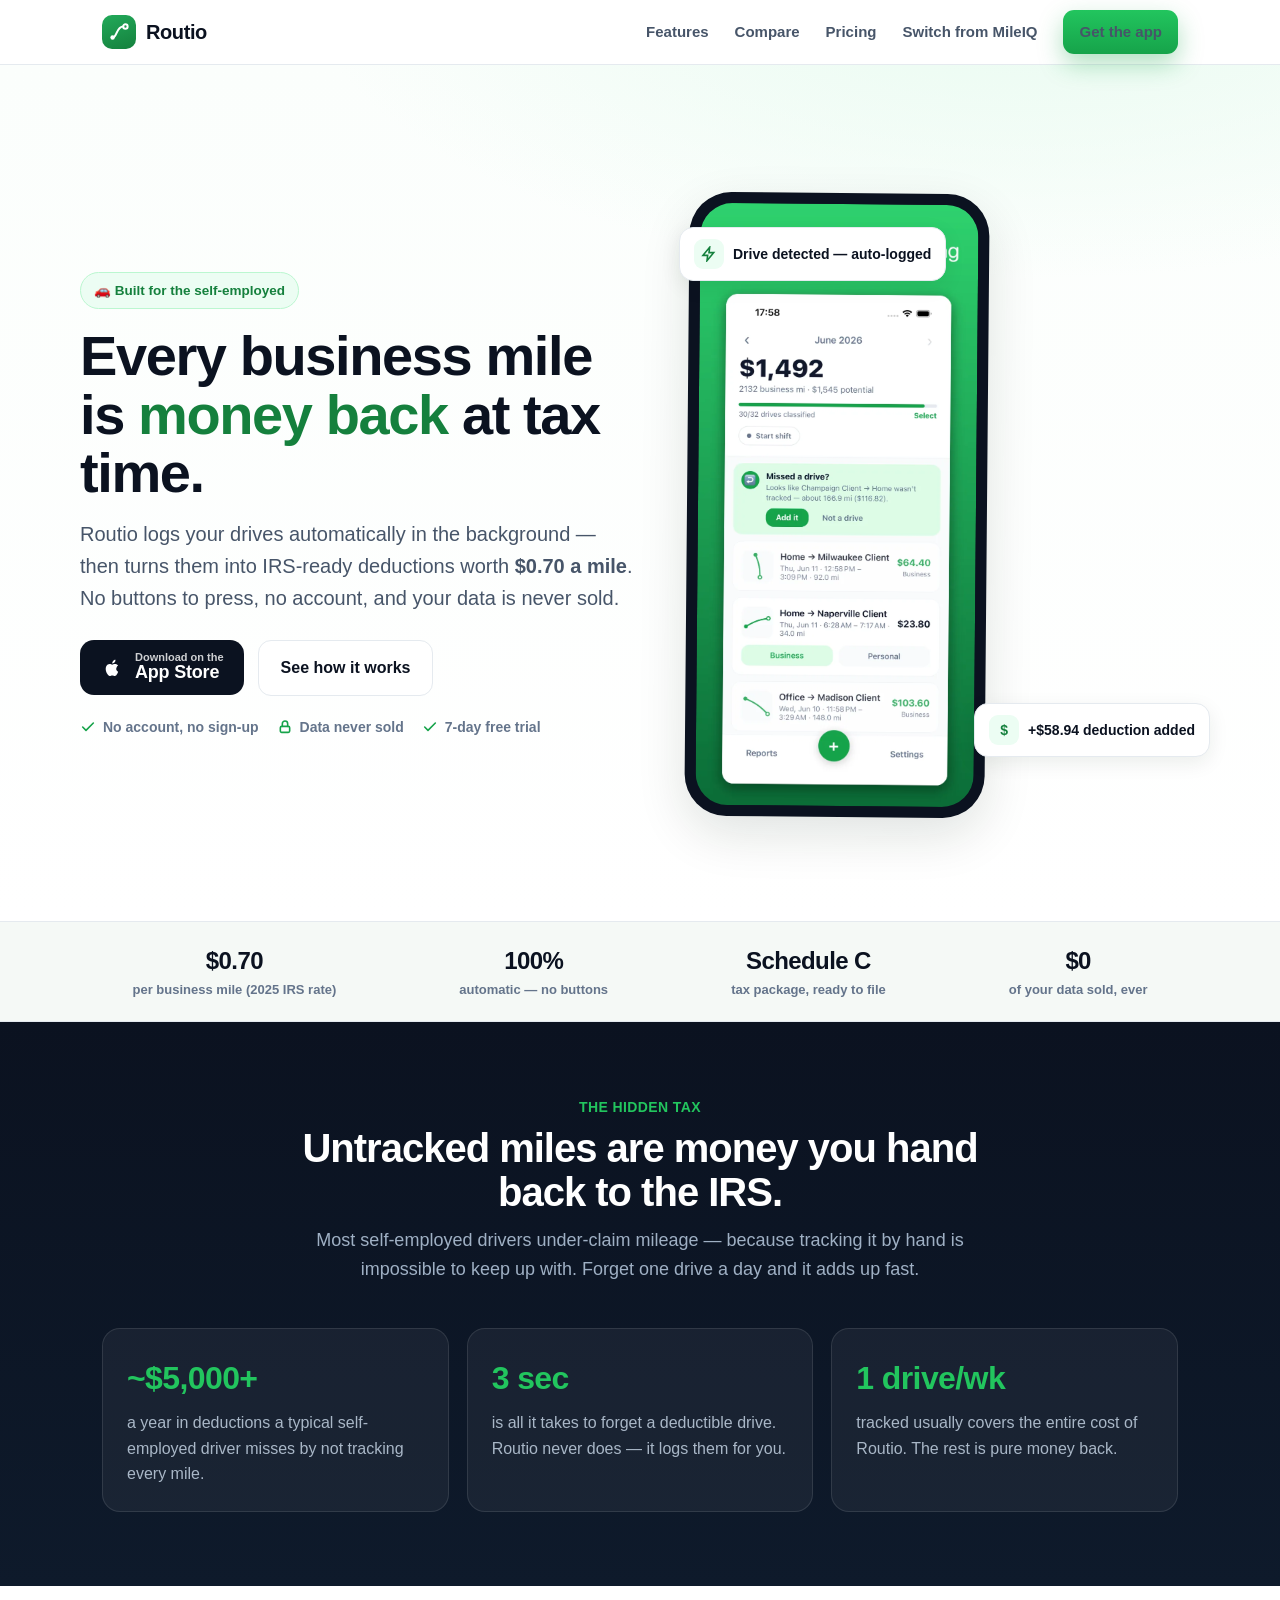
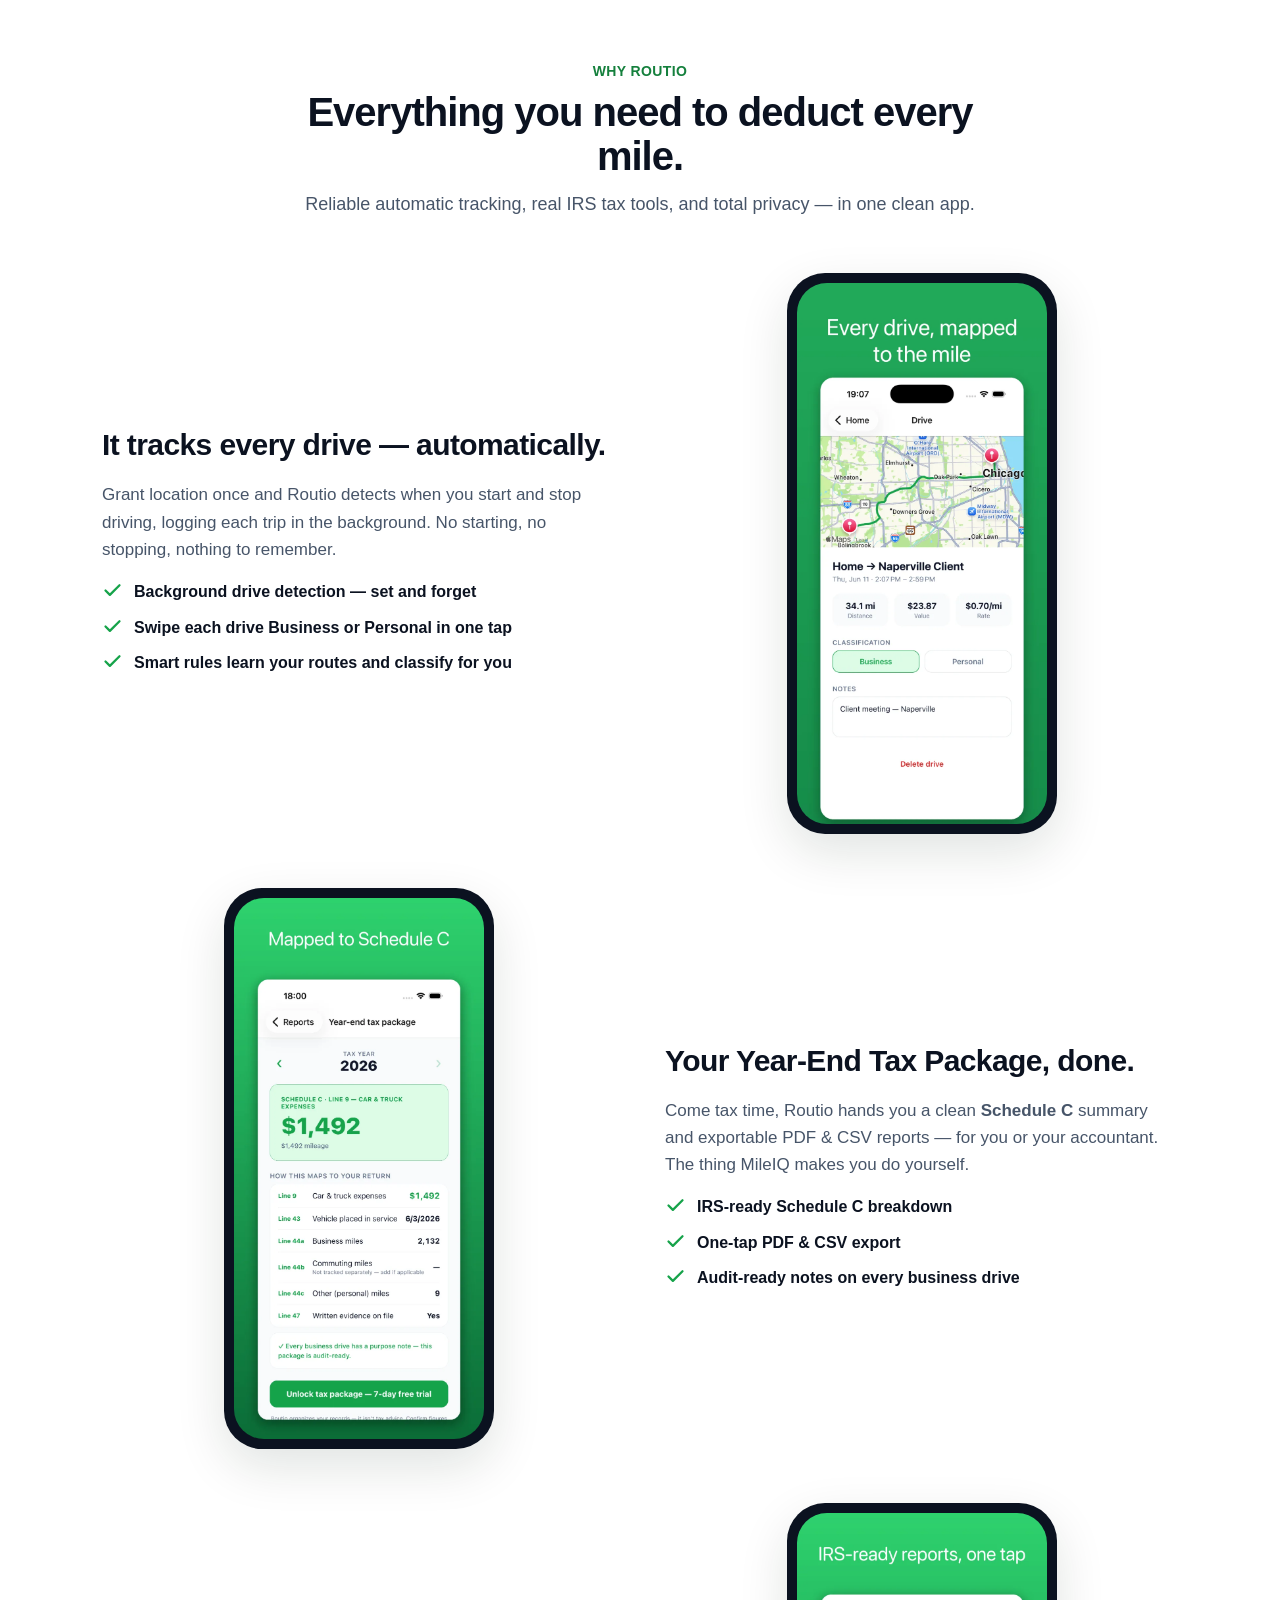
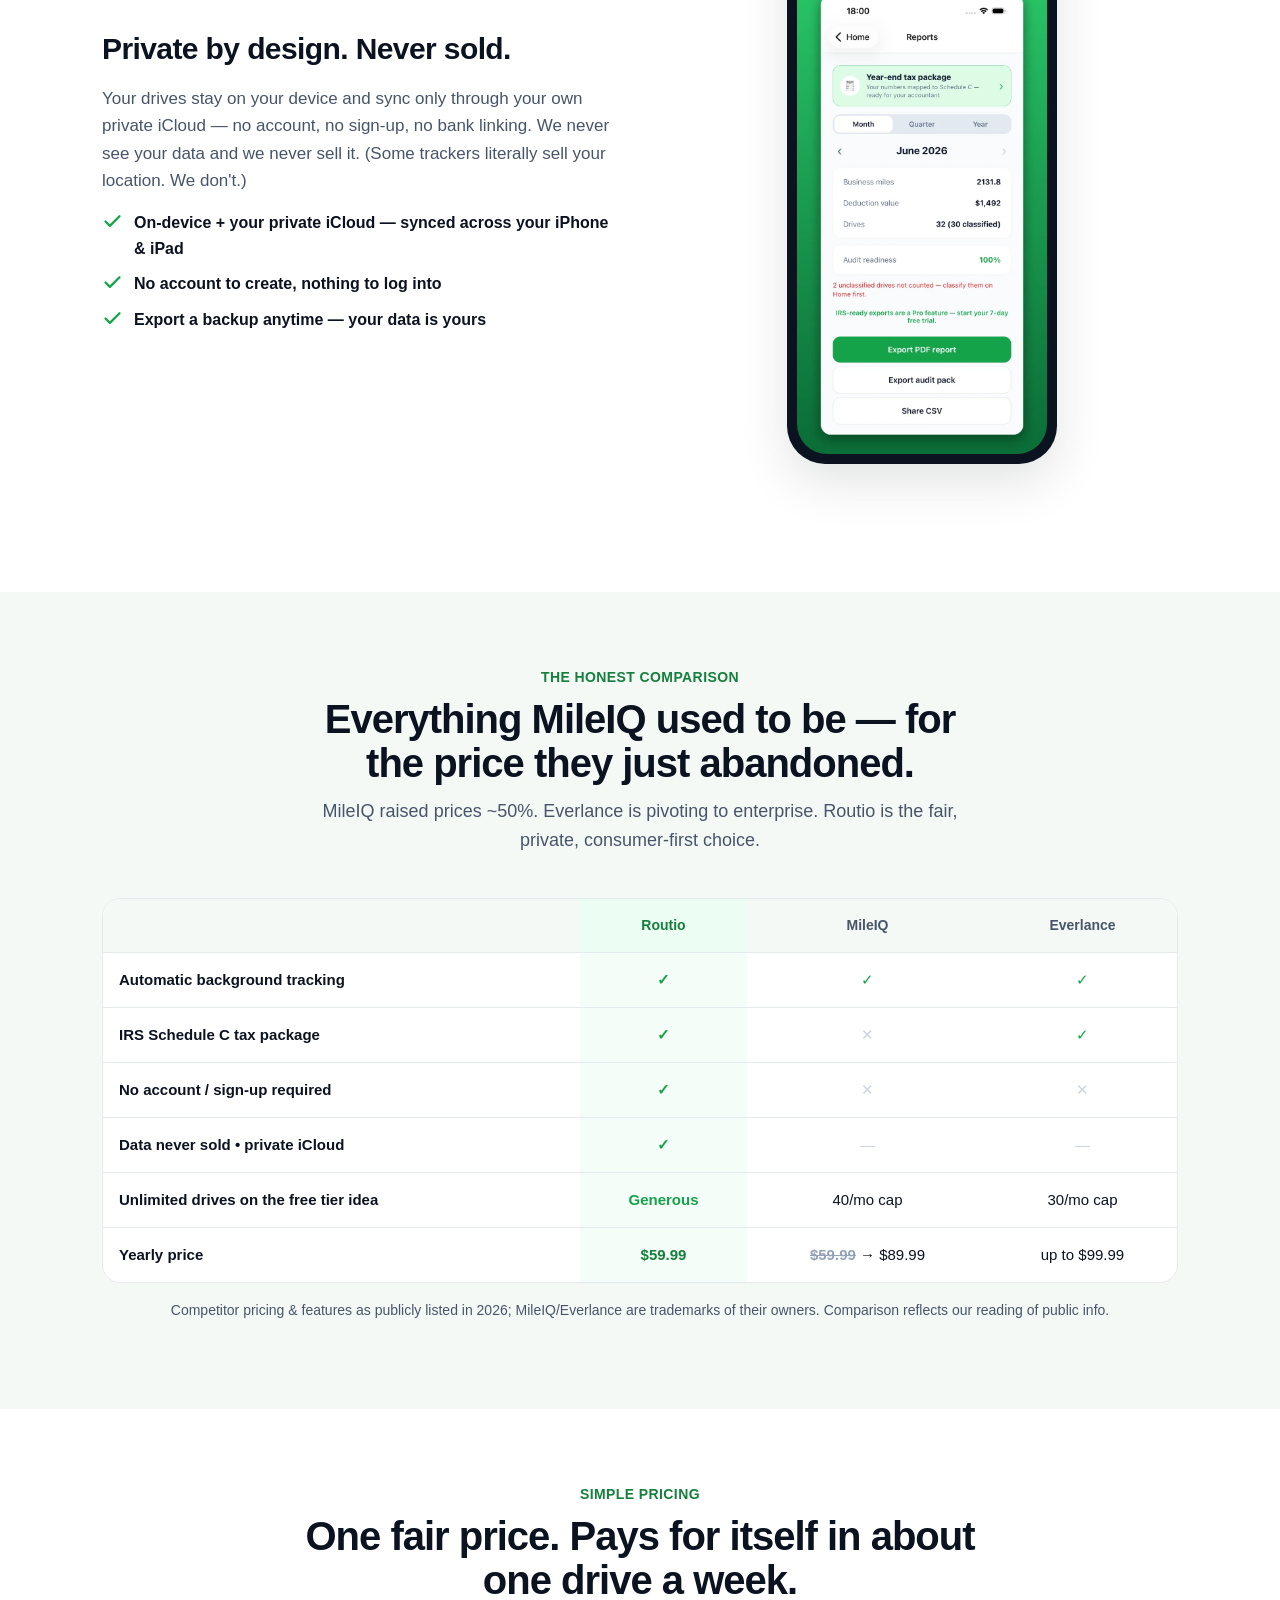
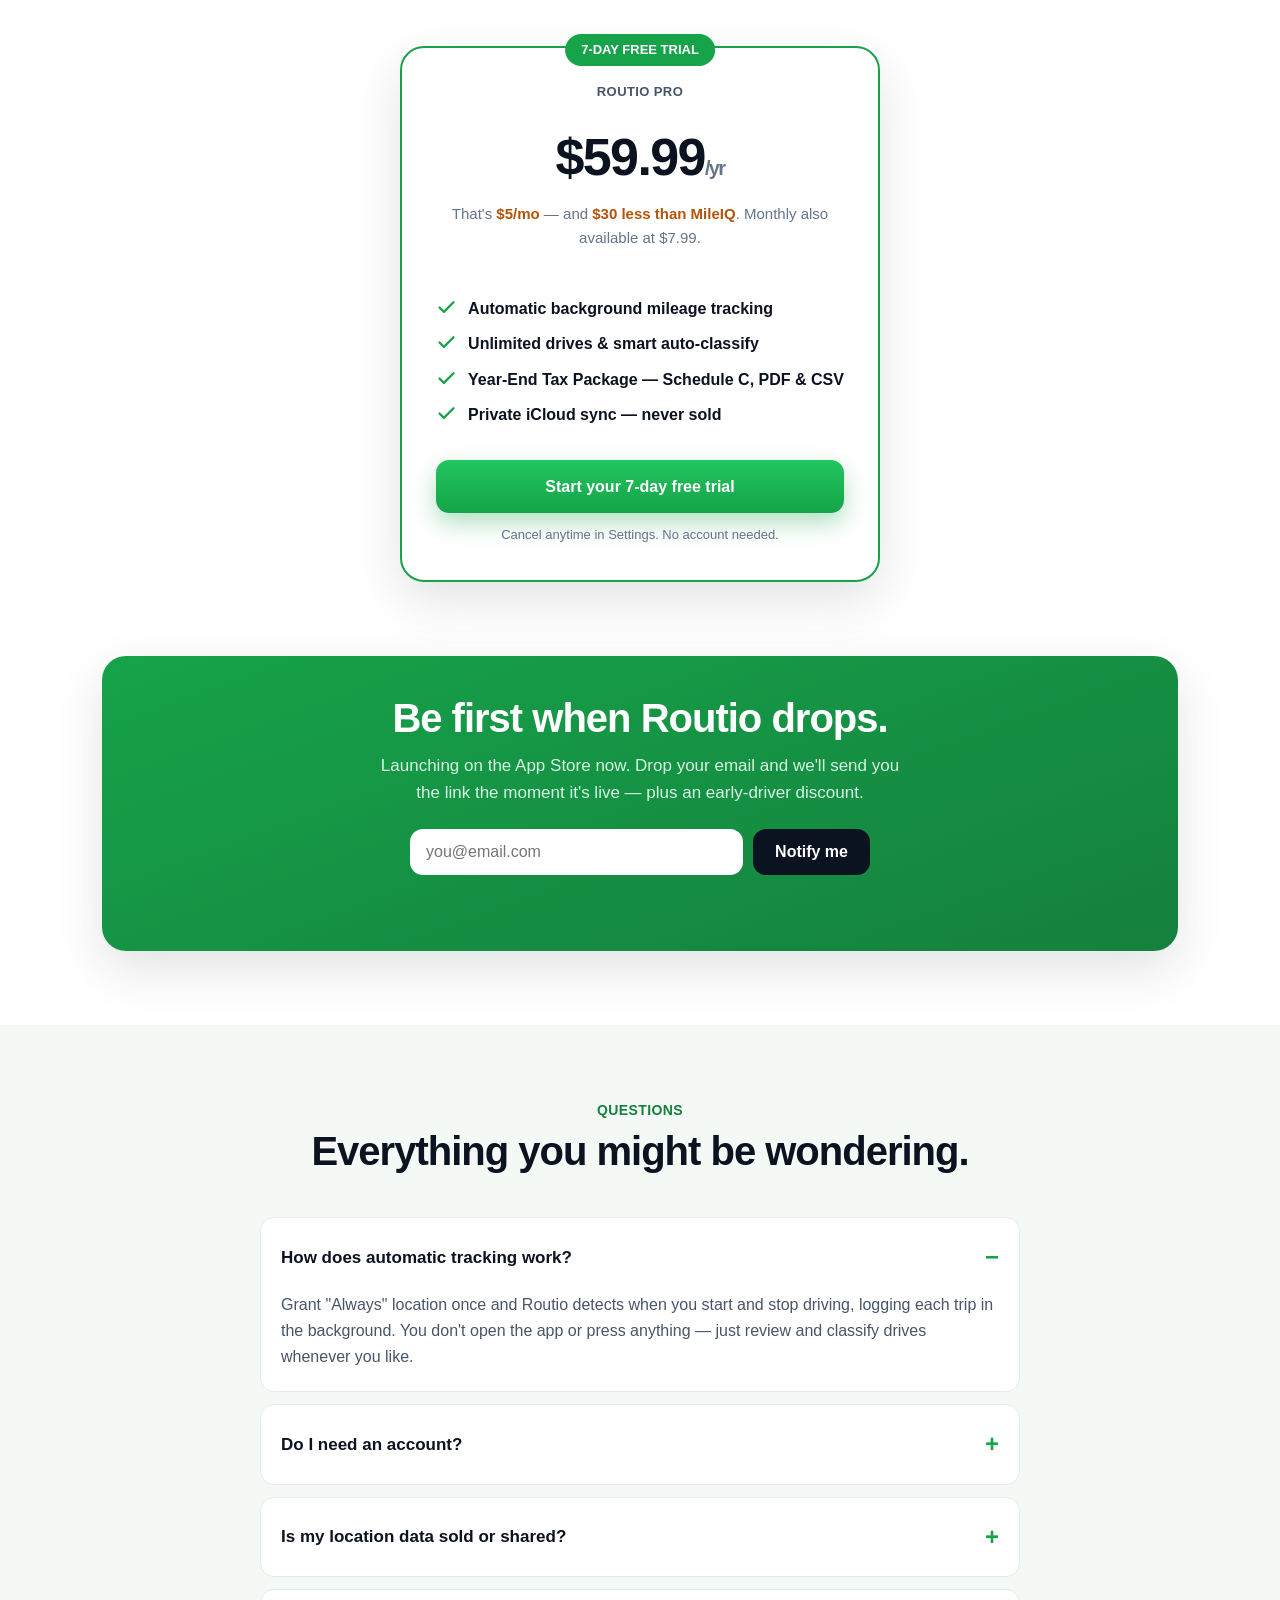
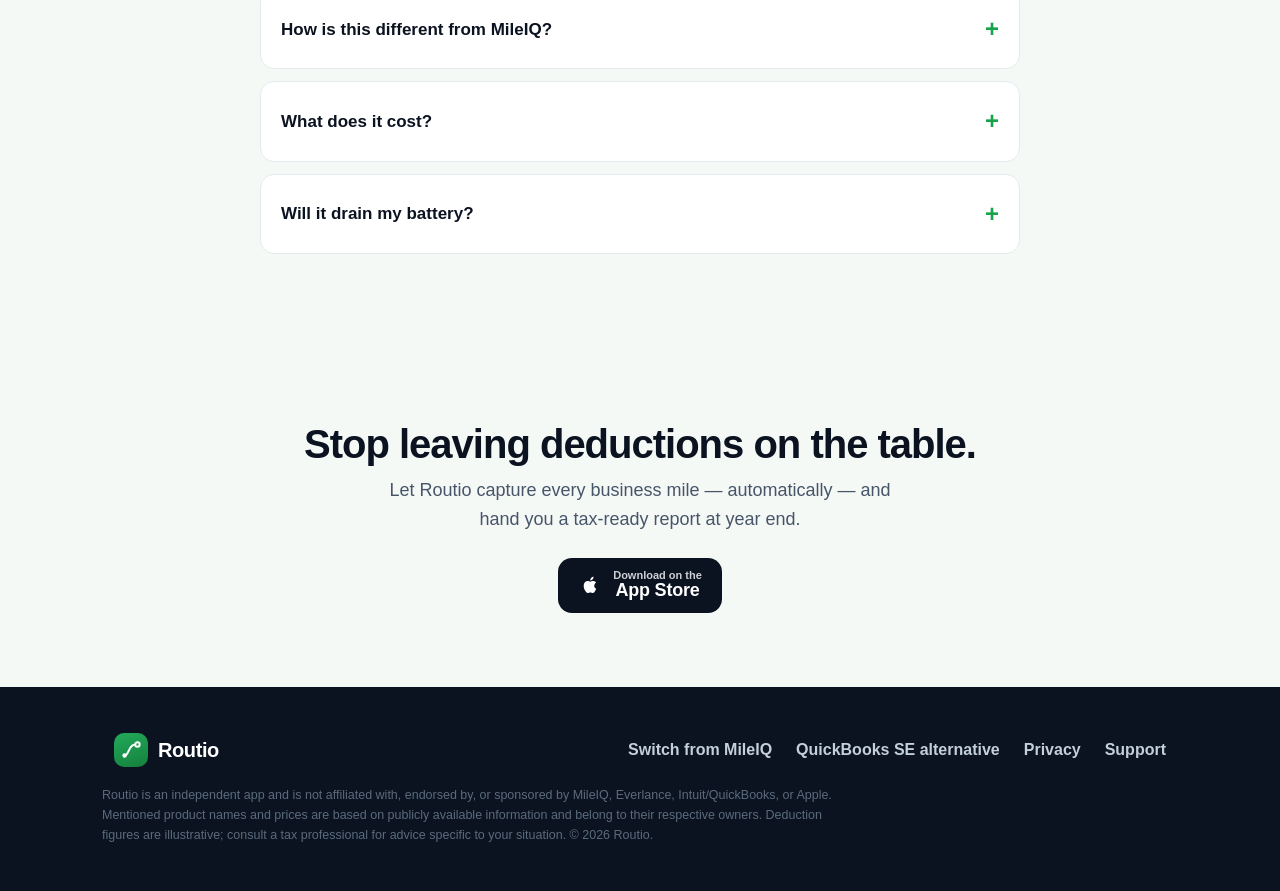
==== commit 37a46832: "Optimize landing images: resize + WebP (1.9MB -> 224KB, ~88% smaller) Screenshots were full iPhone r" ====
--- a/index.html
+++ b/index.html
@@ -39,7 +39,7 @@
     </div>
   </div>
   <div class="hero-figure">
-    <div class="phone"><img src="img/home.png" alt="Routio home screen showing $1,492 in tracked mileage deductions"></div>
+    <div class="phone"><img src="img/home.webp" alt="Routio home screen showing $1,492 in tracked mileage deductions"></div>
     <div class="float-card float-a"><span class="ic"><svg viewBox="0 0 24 24" width="16" fill="none" stroke="currentColor" stroke-width="2.4" stroke-linecap="round"><path d="M13 2 3 14h7l-1 8 10-12h-7z"/></svg></span>Drive detected — auto-logged</div>
     <div class="float-card float-b"><span class="ic">$</span>+$58.94 deduction added</div>
   </div>
@@ -81,7 +81,7 @@
         <li><svg viewBox="0 0 24 24" fill="none" stroke="currentColor" stroke-width="2.6" stroke-linecap="round" stroke-linejoin="round"><path d="M20 6 9 17l-5-5"/></svg>Smart rules learn your routes and classify for you</li>
       </ul>
     </div>
-    <div class="fimg"><img src="img/map.png" alt="A tracked drive on the map with its route and deduction value"></div>
+    <div class="fimg"><img src="img/map.webp" alt="A tracked drive on the map with its route and deduction value"></div>
   </div>
 
   <div class="frow rev">
@@ -94,7 +94,7 @@
         <li><svg viewBox="0 0 24 24" fill="none" stroke="currentColor" stroke-width="2.6" stroke-linecap="round" stroke-linejoin="round"><path d="M20 6 9 17l-5-5"/></svg>Audit-ready notes on every business drive</li>
       </ul>
     </div>
-    <div class="fimg"><img src="img/tax.png" alt="Routio Year-End Tax Package with Schedule C totals"></div>
+    <div class="fimg"><img src="img/tax.webp" alt="Routio Year-End Tax Package with Schedule C totals"></div>
   </div>
 
   <div class="frow">
@@ -107,7 +107,7 @@
         <li><svg viewBox="0 0 24 24" fill="none" stroke="currentColor" stroke-width="2.6" stroke-linecap="round" stroke-linejoin="round"><path d="M20 6 9 17l-5-5"/></svg>Export a backup anytime — your data is yours</li>
       </ul>
     </div>
-    <div class="fimg"><img src="img/reports.png" alt="Routio reports with monthly and year-to-date deduction totals"></div>
+    <div class="fimg"><img src="img/reports.webp" alt="Routio reports with monthly and year-to-date deduction totals"></div>
   </div>
 </div></section>
 
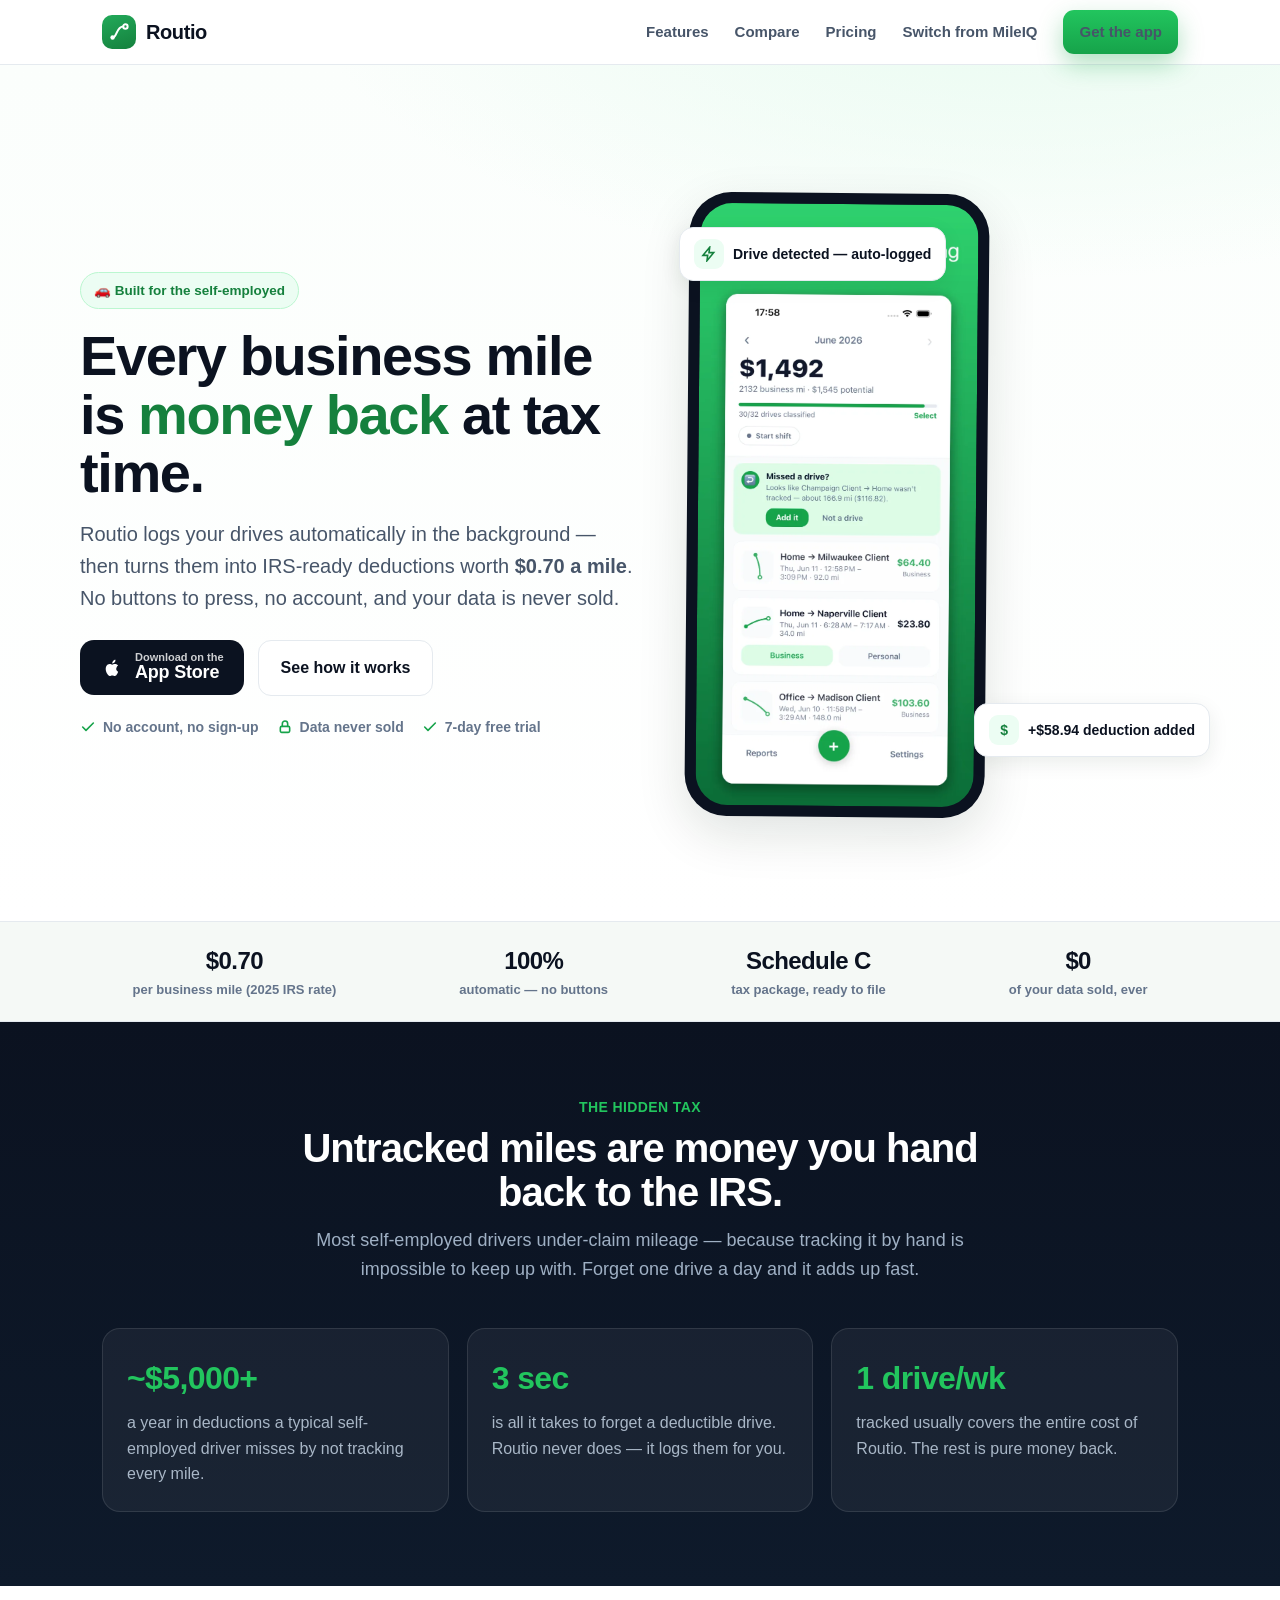
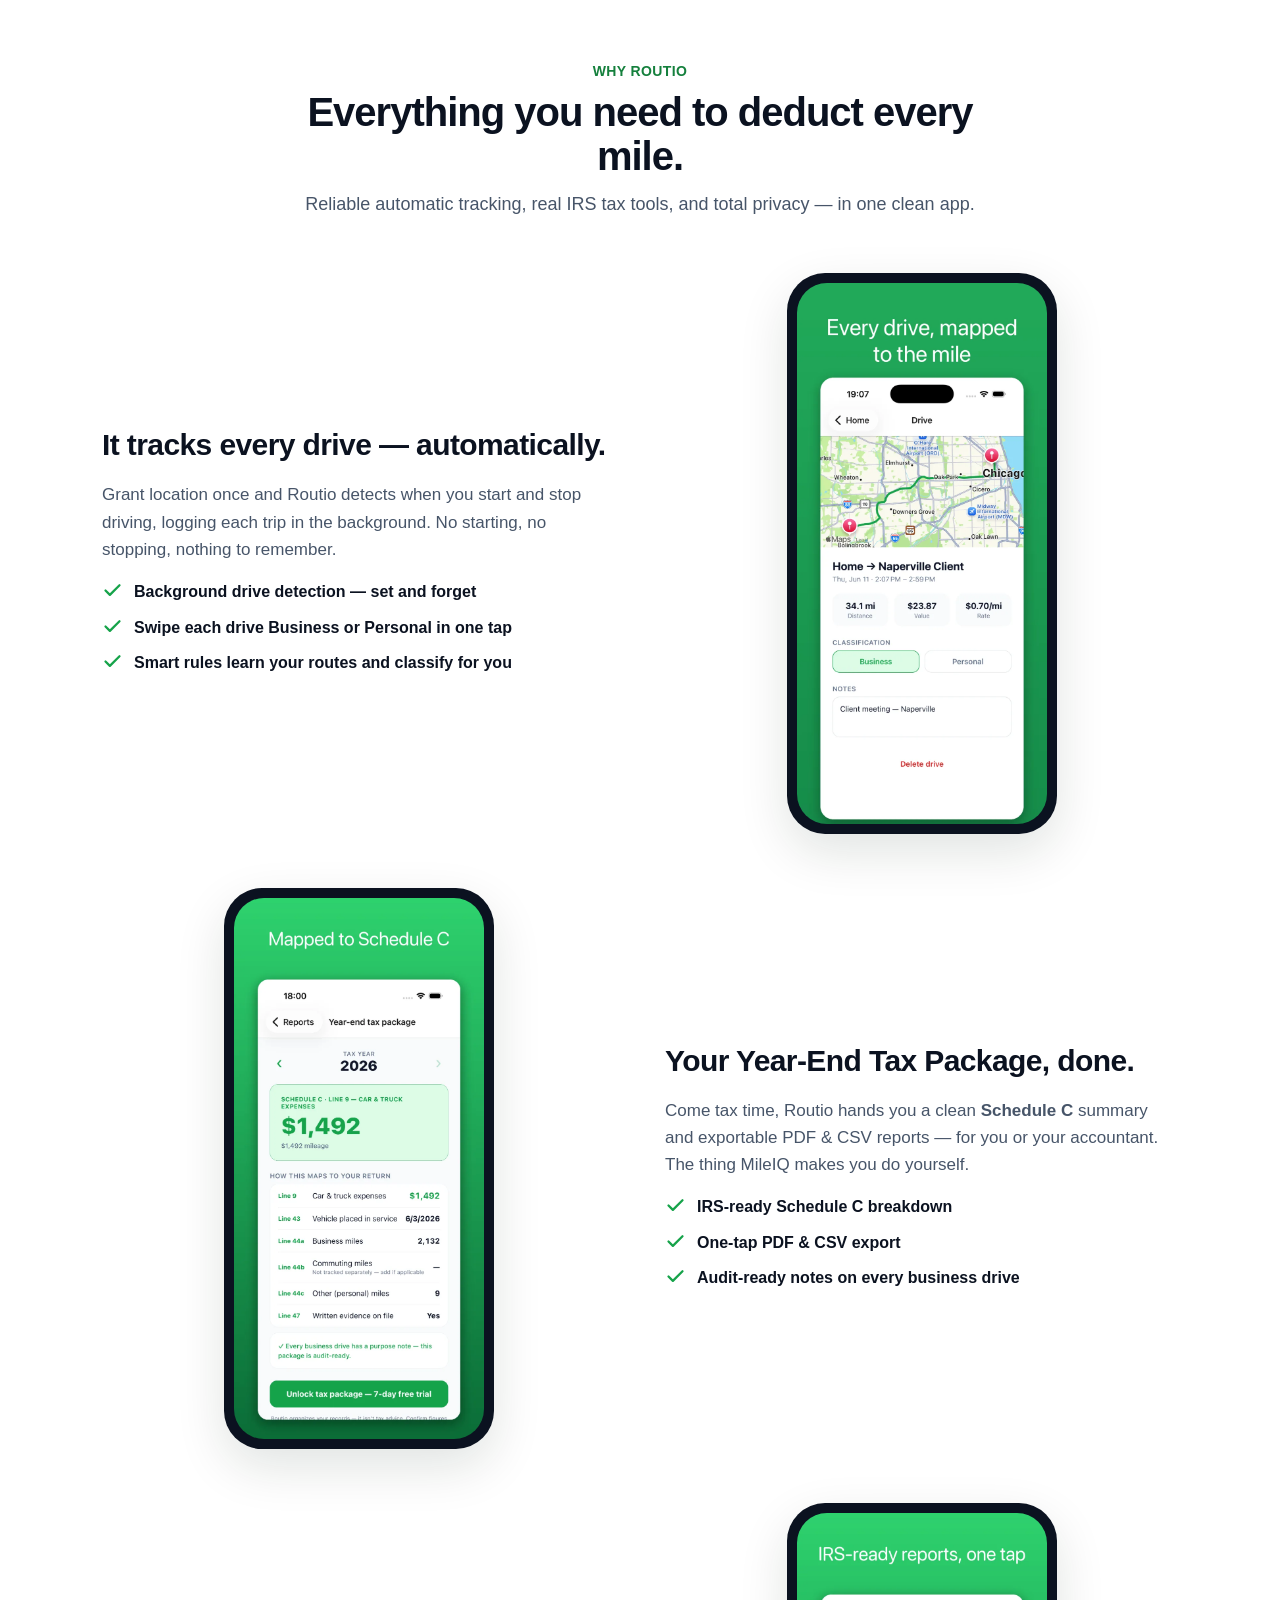
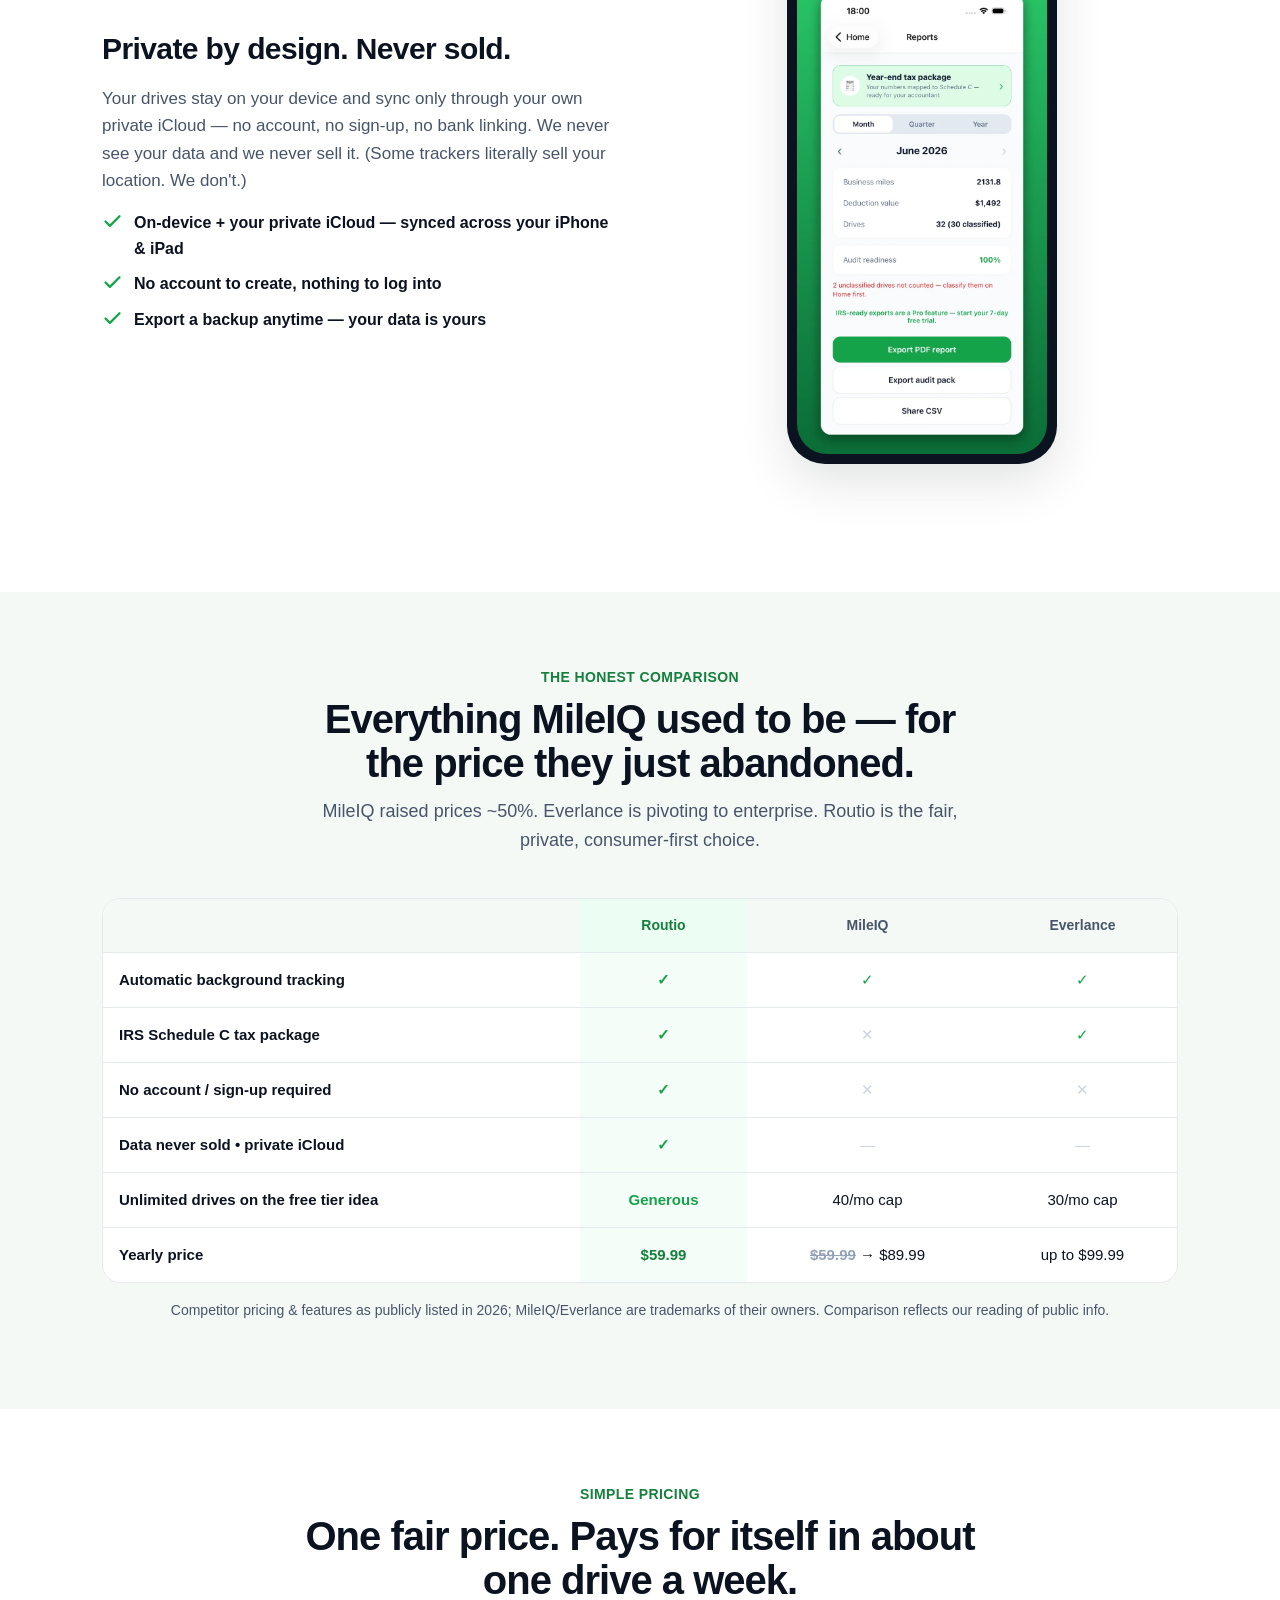
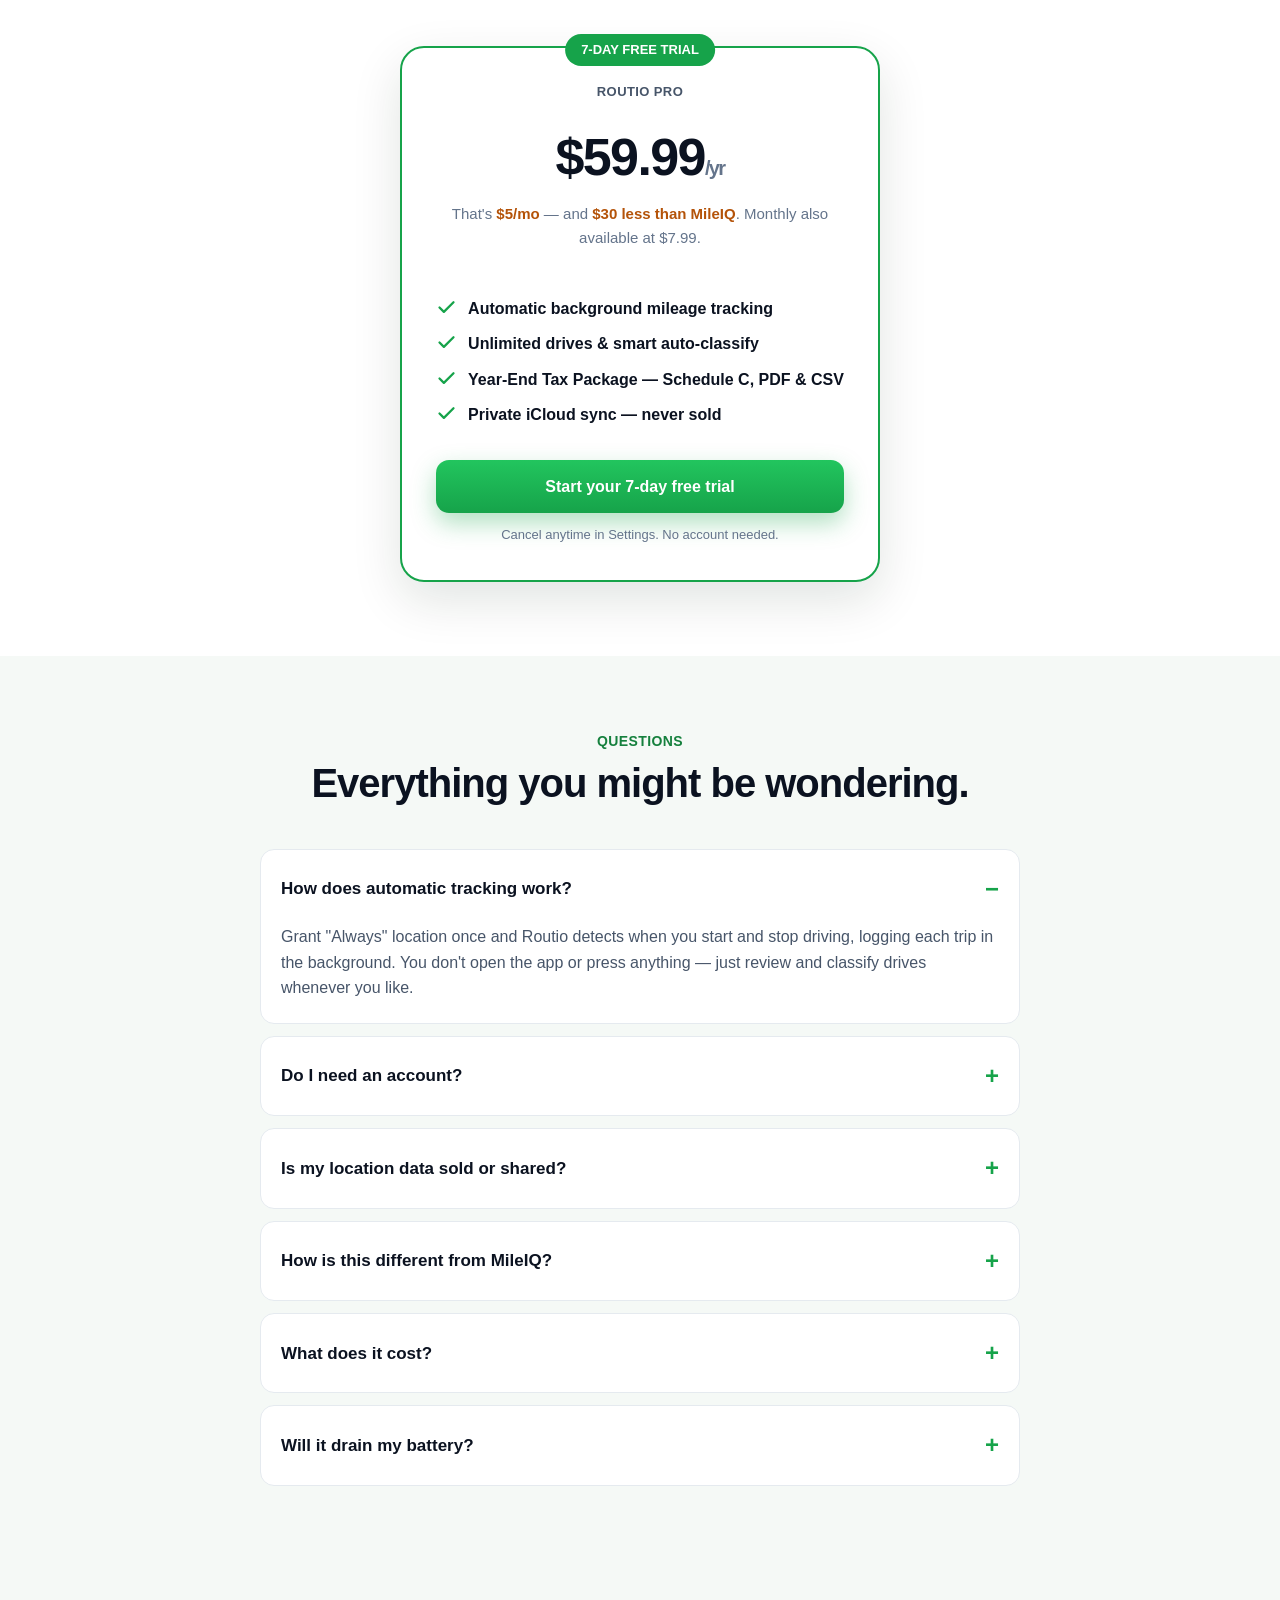
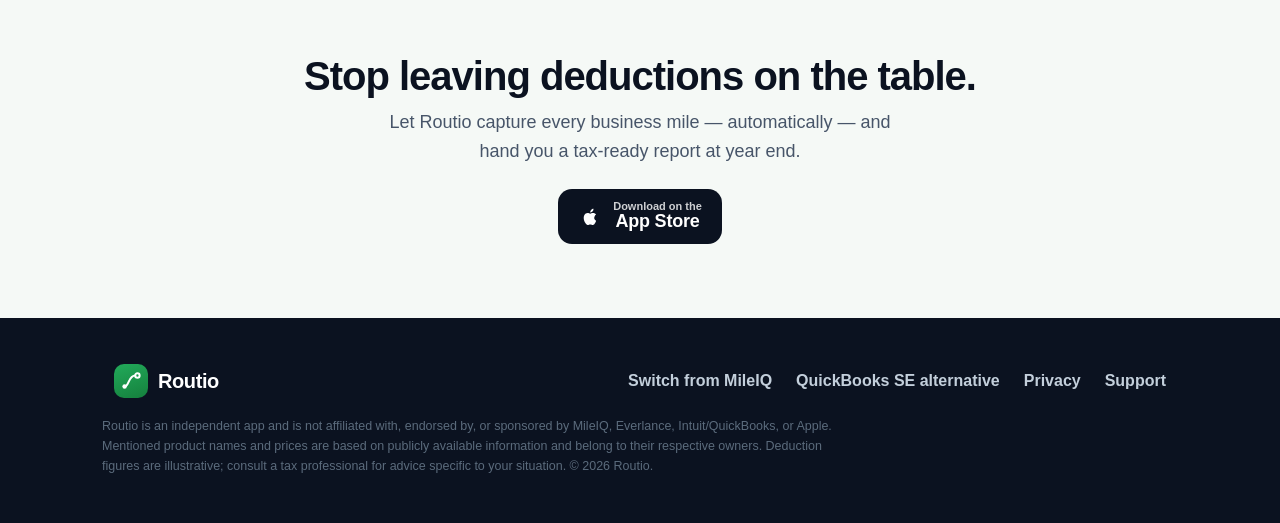
==== commit 556041a1: "Remove email capture: pure App Store download funnel App is live, so a 'waitlist' competed with the " ====
--- a/index.html
+++ b/index.html
@@ -150,17 +150,6 @@
   </div></div>
 </div></section>
 
-<!-- EMAIL CAPTURE -->
-<section style="padding-top:0"><div class="wrap"><div class="capture">
-  <h2>Be first when Routio drops.</h2>
-  <p>Launching on the App Store now. Drop your email and we'll send you the link the moment it's live — plus an early-driver discount.</p>
-  <form class="capform" id="capform">
-    <input type="email" name="email" placeholder="you@email.com" required aria-label="Email">
-    <button type="submit">Notify me</button>
-  </form>
-  <div class="capmsg" id="capmsg"></div>
-</div></div></section>
-
 <!-- FAQ -->
 <section style="background:var(--bg-soft)"><div class="wrap">
   <div class="sec-head"><div class="kick">Questions</div><h2>Everything you might be wondering.</h2></div>
@@ -189,17 +178,5 @@
   <p class="disclaimer">Routio is an independent app and is not affiliated with, endorsed by, or sponsored by MileIQ, Everlance, Intuit/QuickBooks, or Apple. Mentioned product names and prices are based on publicly available information and belong to their respective owners. Deduction figures are illustrative; consult a tax professional for advice specific to your situation. © 2026 Routio.</p>
 </div></footer>
 
-<script>
-document.getElementById('capform').addEventListener('submit', async function(e){
-  e.preventDefault();
-  var email=this.email.value, msg=document.getElementById('capmsg');
-  msg.style.color='#fff'; msg.textContent='Adding you…';
-  try{
-    var r=await fetch('/api/notify',{method:'POST',headers:{'Content-Type':'application/json'},body:JSON.stringify({email:email})});
-    if(r.ok){ msg.textContent="🎉 You're on the list! Check your inbox at launch."; this.reset(); }
-    else { msg.textContent='Hmm, try again in a sec.'; }
-  }catch(err){ msg.textContent='Network hiccup — try again.'; }
-});
-</script>
 </body>
 </html>
--- a/style.css
+++ b/style.css
@@ -132,16 +132,6 @@
 .pcard .flist{display:inline-block;text-align:left;margin:18px 0 22px}
 .pnote{font-size:13px;color:var(--slate-l);margin-top:12px}
 
-/* email capture */
-.capture{background:linear-gradient(160deg,#16A34A,#15803D);color:#fff;border-radius:24px;padding:40px;text-align:center;box-shadow:var(--shadow)}
-.capture h2{color:#fff;margin-top:0}
-.capture p{color:#D6F5E2;font-size:17px;margin:0 auto 22px;max-width:520px}
-.capform{display:flex;gap:10px;max-width:460px;margin:0 auto;flex-wrap:wrap;justify-content:center}
-.capform input{flex:1;min-width:200px;border:0;border-radius:13px;padding:14px 16px;font-size:16px}
-.capform button{background:#0B1220;color:#fff;border:0;border-radius:13px;padding:14px 22px;font-weight:700;font-size:16px;cursor:pointer}
-.capform button:hover{background:#11192b}
-.capmsg{margin-top:14px;font-weight:700;min-height:22px}
-
 /* FAQ */
 .faq{max-width:760px;margin:0 auto}
 .faq details{border:1px solid var(--line);border-radius:14px;padding:4px 20px;margin:12px 0;background:#fff}
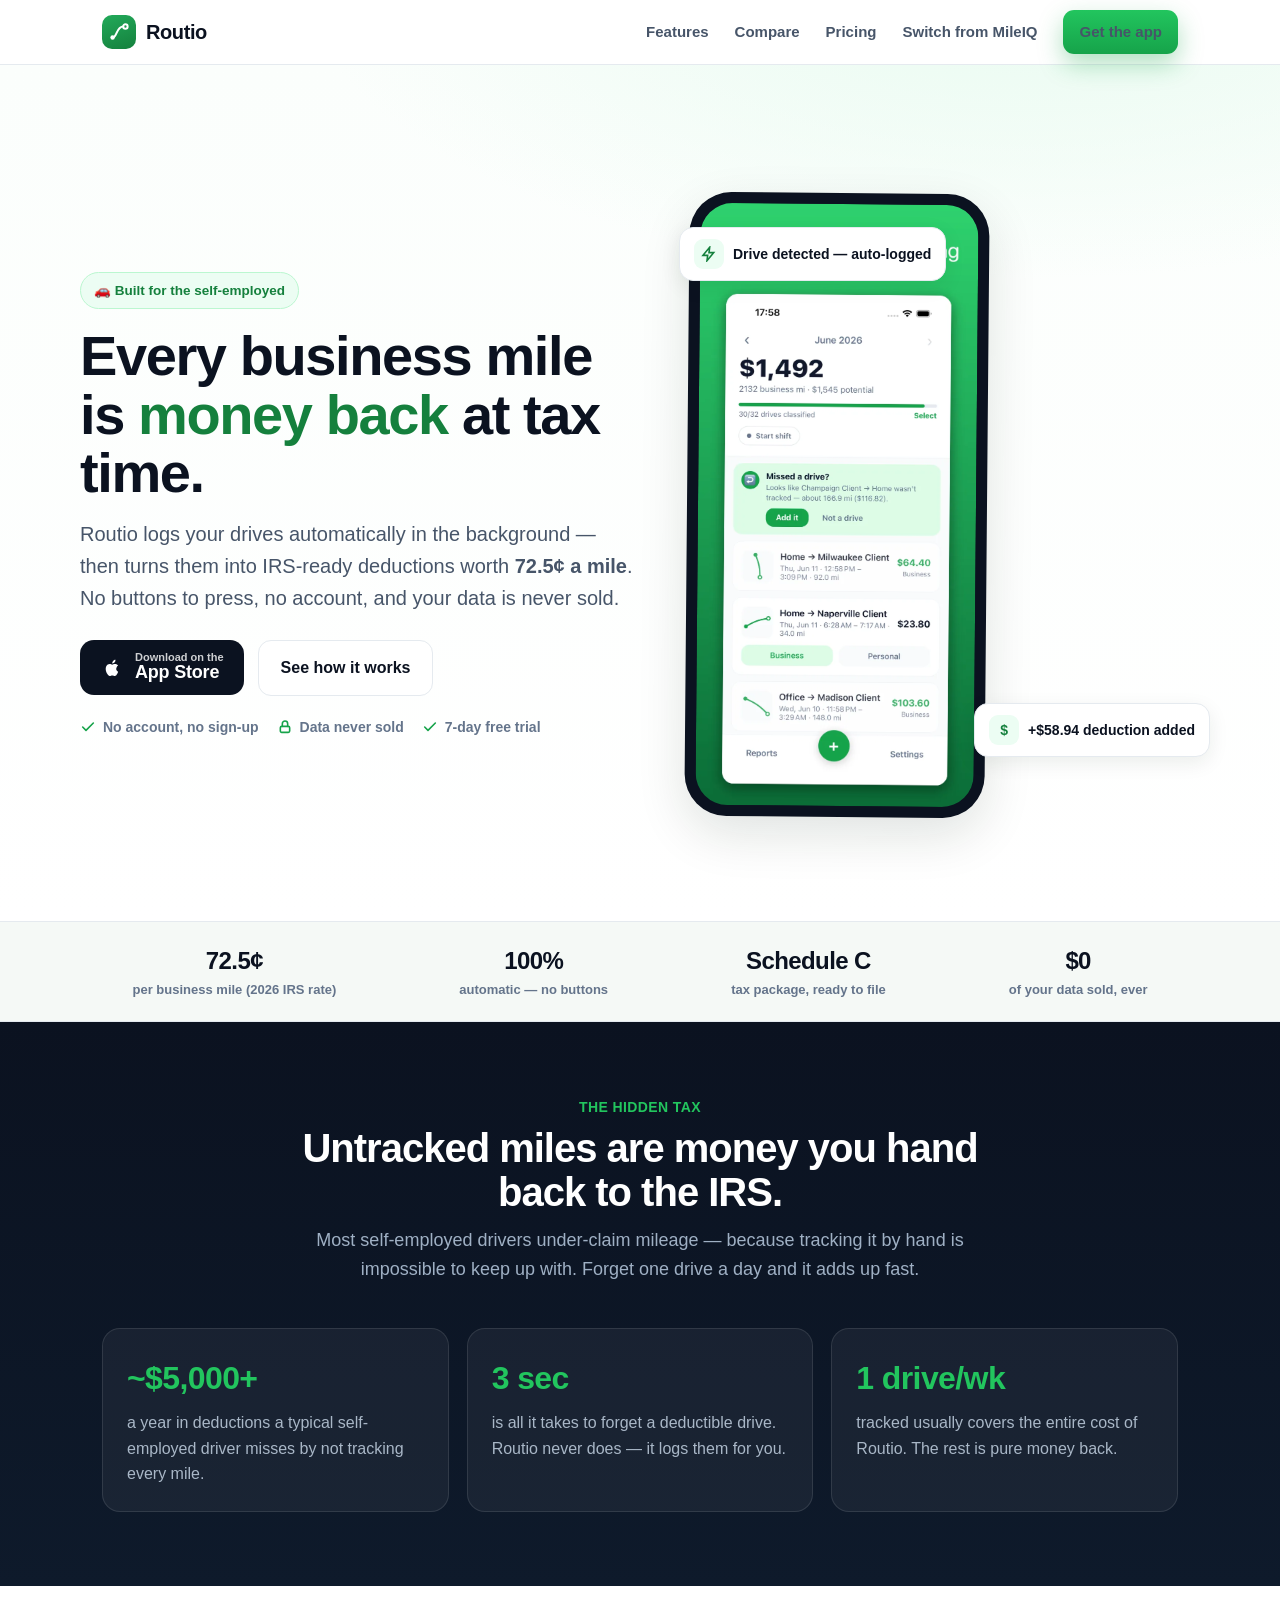
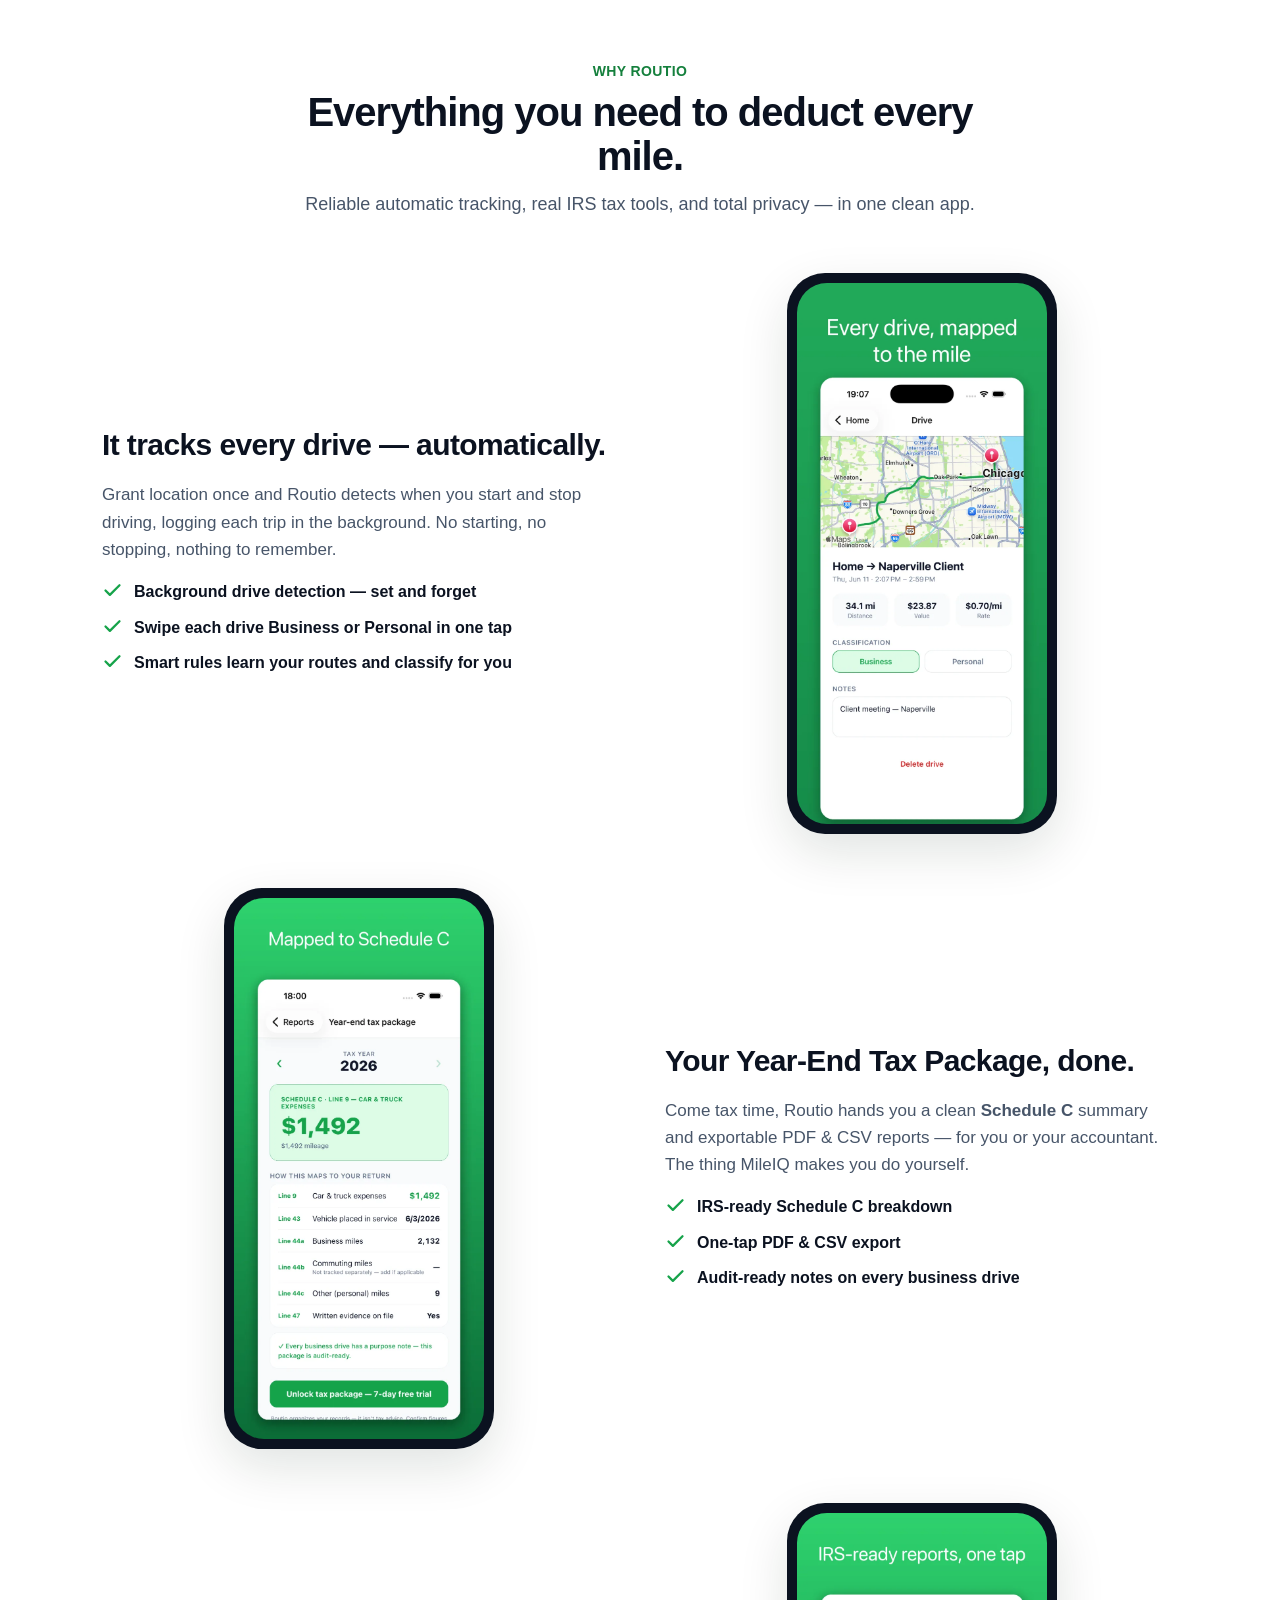
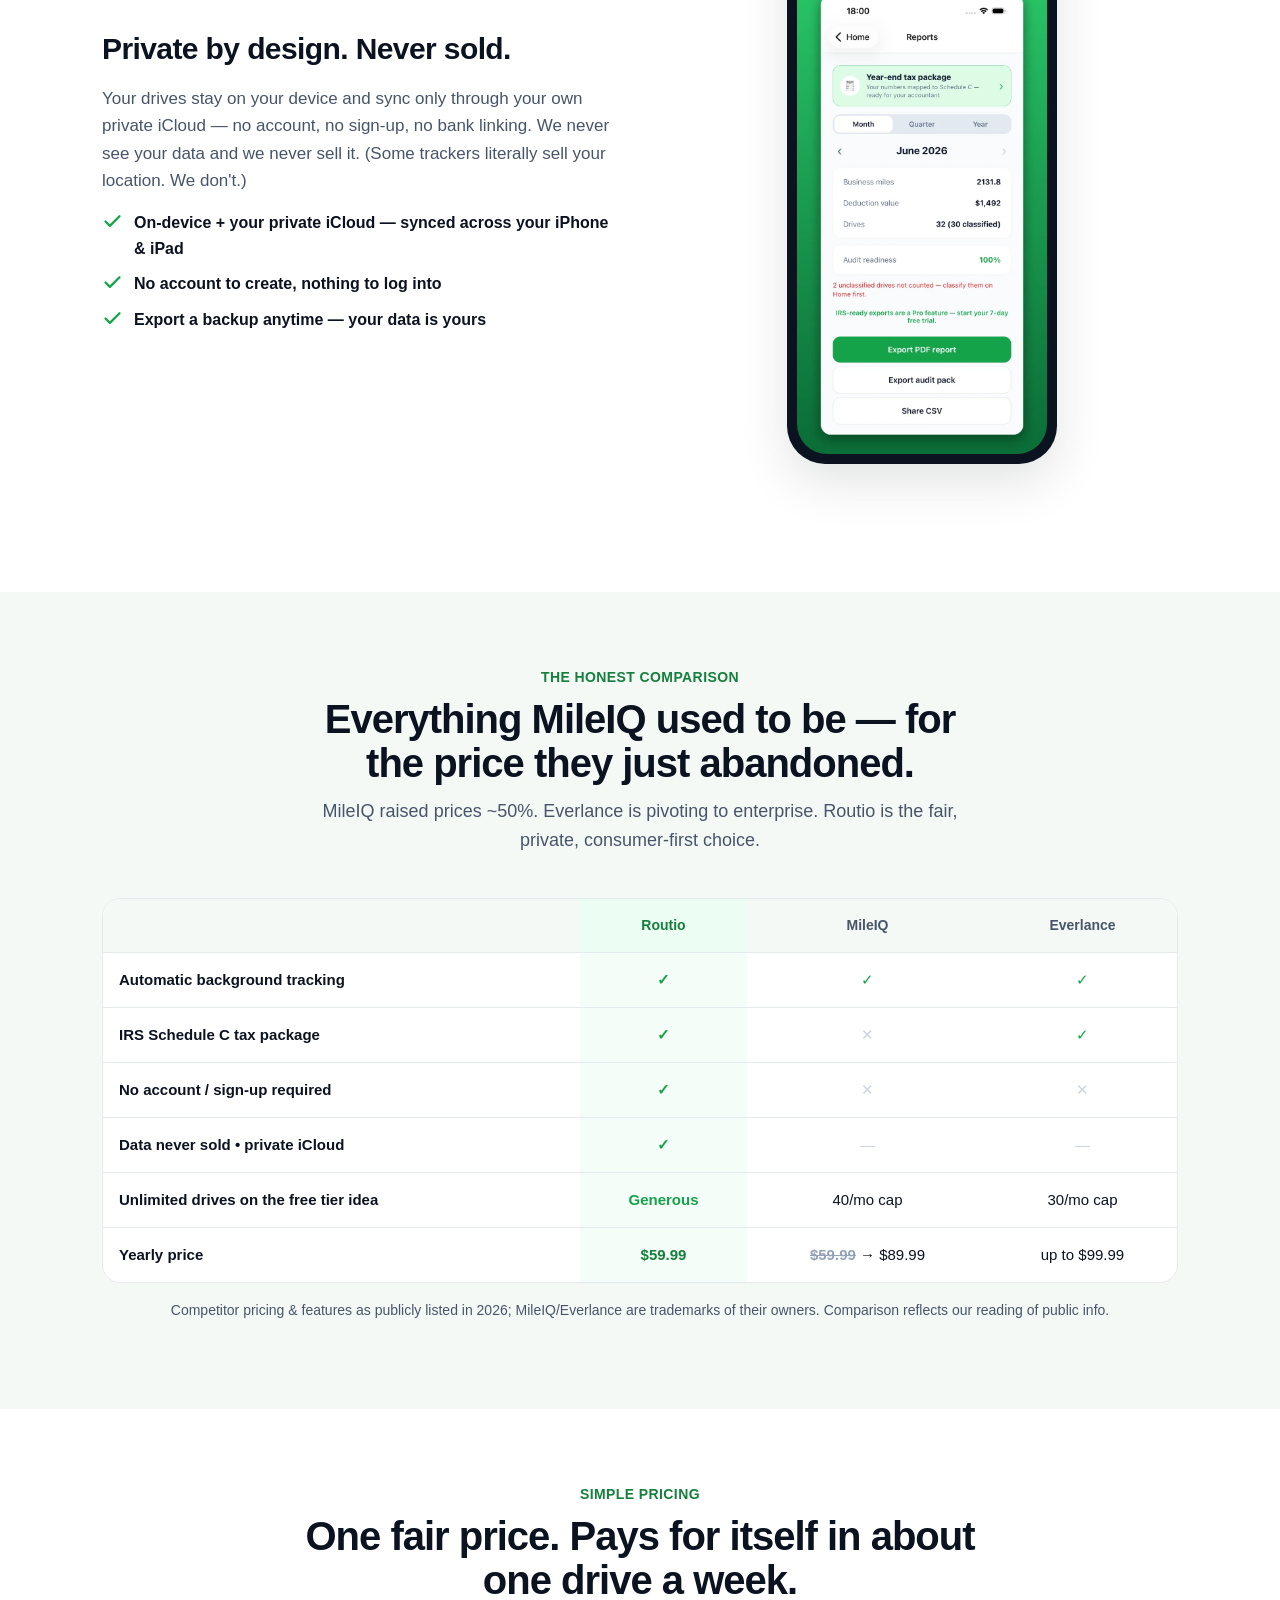
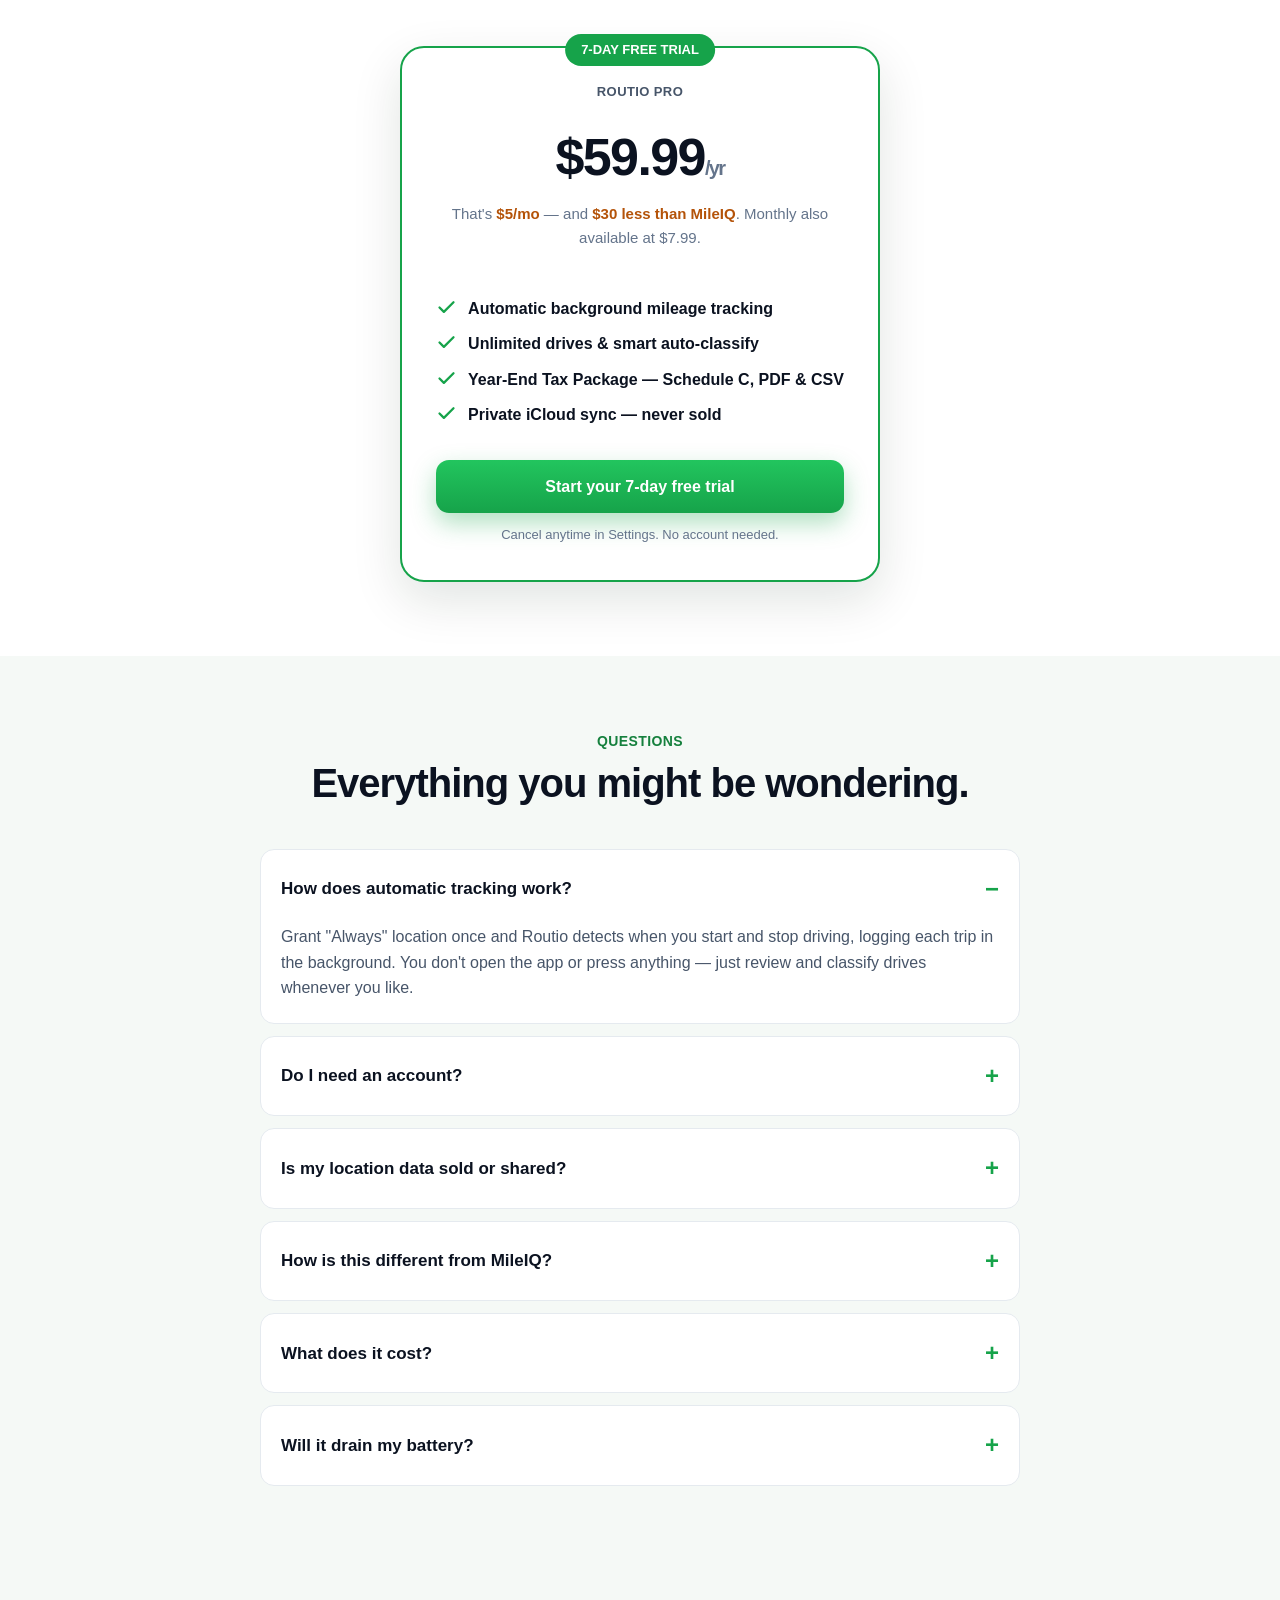
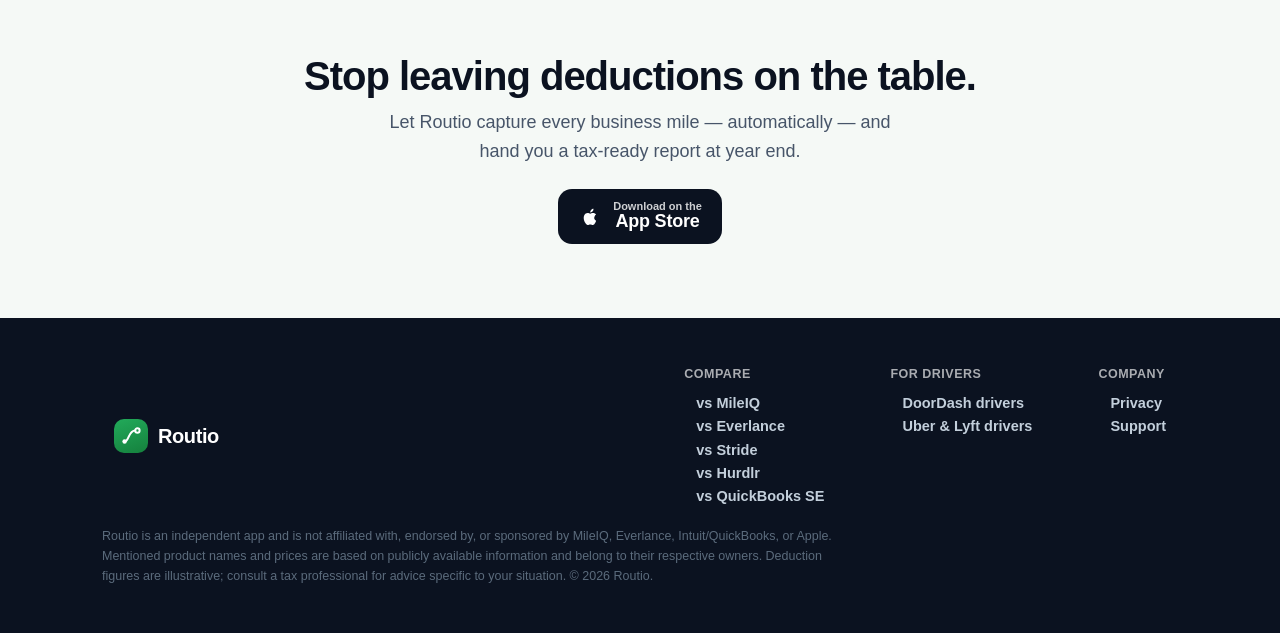
==== commit 2eb0966a: "Programmatic SEO batch: competitor + gig-driver pages, feature showcases, sitemap - New competitor p" ====
--- a/index.html
+++ b/index.html
@@ -4,7 +4,7 @@
 <meta charset="utf-8">
 <meta name="viewport" content="width=device-width, initial-scale=1">
 <title>Routio — Automatic Mileage Tracker & IRS Tax Deductions</title>
-<meta name="description" content="Routio logs every business mile automatically and turns it into IRS-ready tax deductions worth $0.70/mile. No account, never sold, $59.99/yr. The fair-priced MileIQ alternative.">
+<meta name="description" content="Routio logs every business mile automatically and turns it into IRS-ready tax deductions worth 72.5¢/mile. No account, never sold, $59.99/yr. The fair-priced MileIQ alternative.">
 <link rel="stylesheet" href="style.css">
 <meta property="og:title" content="Routio — Every mile is money.">
 <meta property="og:description" content="Automatic mileage tracking + your IRS Schedule C tax package. $59.99/yr, no account, never sold.">
@@ -27,7 +27,7 @@
   <div>
     <span class="eyebrow">🚗 Built for the self-employed</span>
     <h1>Every business mile is <span class="hl">money back</span> at tax time.</h1>
-    <p class="lead">Routio logs your drives automatically in the background — then turns them into IRS-ready deductions worth <b>$0.70 a mile</b>. No buttons to press, no account, and your data is never sold.</p>
+    <p class="lead">Routio logs your drives automatically in the background — then turns them into IRS-ready deductions worth <b>72.5¢ a mile</b>. No buttons to press, no account, and your data is never sold.</p>
     <div class="cta-row">
       <a class="appstore" href="https://apps.apple.com/us/app/id6779370841"><svg viewBox="0 0 24 24" fill="#fff"><path d="M16.4 12.6c0-2 1.6-2.9 1.7-3-1-1.4-2.4-1.6-2.9-1.6-1.2-.1-2.4.7-3 .7-.6 0-1.6-.7-2.6-.7-1.3 0-2.6.8-3.2 2-1.4 2.4-.4 6 1 8 .6 1 1.4 2.1 2.4 2 1-.1 1.3-.6 2.5-.6 1.2 0 1.4.6 2.5.6 1 0 1.7-1 2.3-2 .7-1.1 1-2.2 1-2.3 0-.1-2-.8-2-3.1zM14.7 6.3c.5-.7.9-1.6.8-2.6-.8 0-1.8.5-2.4 1.2-.5.6-1 1.6-.8 2.5.9.1 1.8-.4 2.4-1.1z"/></svg><span><span class="sub">Download on the</span><span class="big">App Store</span></span></a>
       <a class="btn btn-ghost" href="#how">See how it works</a>
@@ -47,7 +47,7 @@
 
 <!-- TRUST BAR -->
 <div class="trustbar"><div class="wrap row">
-  <div class="stat"><div class="num">$0.70</div><div class="lbl">per business mile (2025 IRS rate)</div></div>
+  <div class="stat"><div class="num">72.5¢</div><div class="lbl">per business mile (2026 IRS rate)</div></div>
   <div class="stat"><div class="num">100%</div><div class="lbl">automatic — no buttons</div></div>
   <div class="stat"><div class="num">Schedule C</div><div class="lbl">tax package, ready to file</div></div>
   <div class="stat"><div class="num">$0</div><div class="lbl">of your data sold, ever</div></div>
@@ -173,7 +173,23 @@
 <footer class="ft"><div class="wrap">
   <div class="row">
     <a class="brand" href="/" style="color:#fff"><span class="mk"><svg viewBox="0 0 24 24" fill="none" stroke="#fff" stroke-width="2.2" stroke-linecap="round" stroke-linejoin="round"><circle cx="5" cy="18" r="2.4" fill="#fff" stroke="none"/><circle cx="19" cy="6" r="2.4"/><path d="M5 18 C 10 18, 9 6, 16.6 6"/></svg></span>Routio</a>
-    <div><a href="/mileiq-alternative.html">Switch from MileIQ</a><a href="/quickbooks-self-employed-alternative.html">QuickBooks SE alternative</a><a href="/privacy.html">Privacy</a><a href="/support.html">Support</a></div>
+    <div class="ftcols">
+      <div class="ftcol"><h4>Compare</h4>
+        <a href="/mileiq-alternative.html">vs MileIQ</a>
+        <a href="/everlance-alternative.html">vs Everlance</a>
+        <a href="/stride-alternative.html">vs Stride</a>
+        <a href="/hurdlr-alternative.html">vs Hurdlr</a>
+        <a href="/quickbooks-self-employed-alternative.html">vs QuickBooks SE</a>
+      </div>
+      <div class="ftcol"><h4>For drivers</h4>
+        <a href="/doordash-mileage-tracker.html">DoorDash drivers</a>
+        <a href="/uber-mileage-tracker.html">Uber &amp; Lyft drivers</a>
+      </div>
+      <div class="ftcol"><h4>Company</h4>
+        <a href="/privacy.html">Privacy</a>
+        <a href="/support.html">Support</a>
+      </div>
+    </div>
   </div>
   <p class="disclaimer">Routio is an independent app and is not affiliated with, endorsed by, or sponsored by MileIQ, Everlance, Intuit/QuickBooks, or Apple. Mentioned product names and prices are based on publicly available information and belong to their respective owners. Deduction figures are illustrative; consult a tax professional for advice specific to your situation. © 2026 Routio.</p>
 </div></footer>
--- a/style.css
+++ b/style.css
@@ -151,6 +151,10 @@
 footer.ft .row{display:flex;justify-content:space-between;gap:24px;flex-wrap:wrap;align-items:center}
 footer.ft a{color:#C3CFDB;font-weight:600;margin:0 12px}
 footer.ft a:hover{color:#fff}
+.ftcols{display:flex;gap:30px 54px;flex-wrap:wrap}
+.ftcol h4{color:#fff;font-size:12.5px;text-transform:uppercase;letter-spacing:.5px;margin:0 0 8px;opacity:.65}
+.ftcol a{display:block;margin:7px 0 0 0;font-size:14.5px}
+@media(max-width:760px){footer.ft .row{flex-direction:column;align-items:flex-start;gap:22px}}
 .disclaimer{font-size:12.5px;color:#5B6B7C;margin-top:18px;max-width:760px}
 
 /* legal / prose pages (privacy, support) */
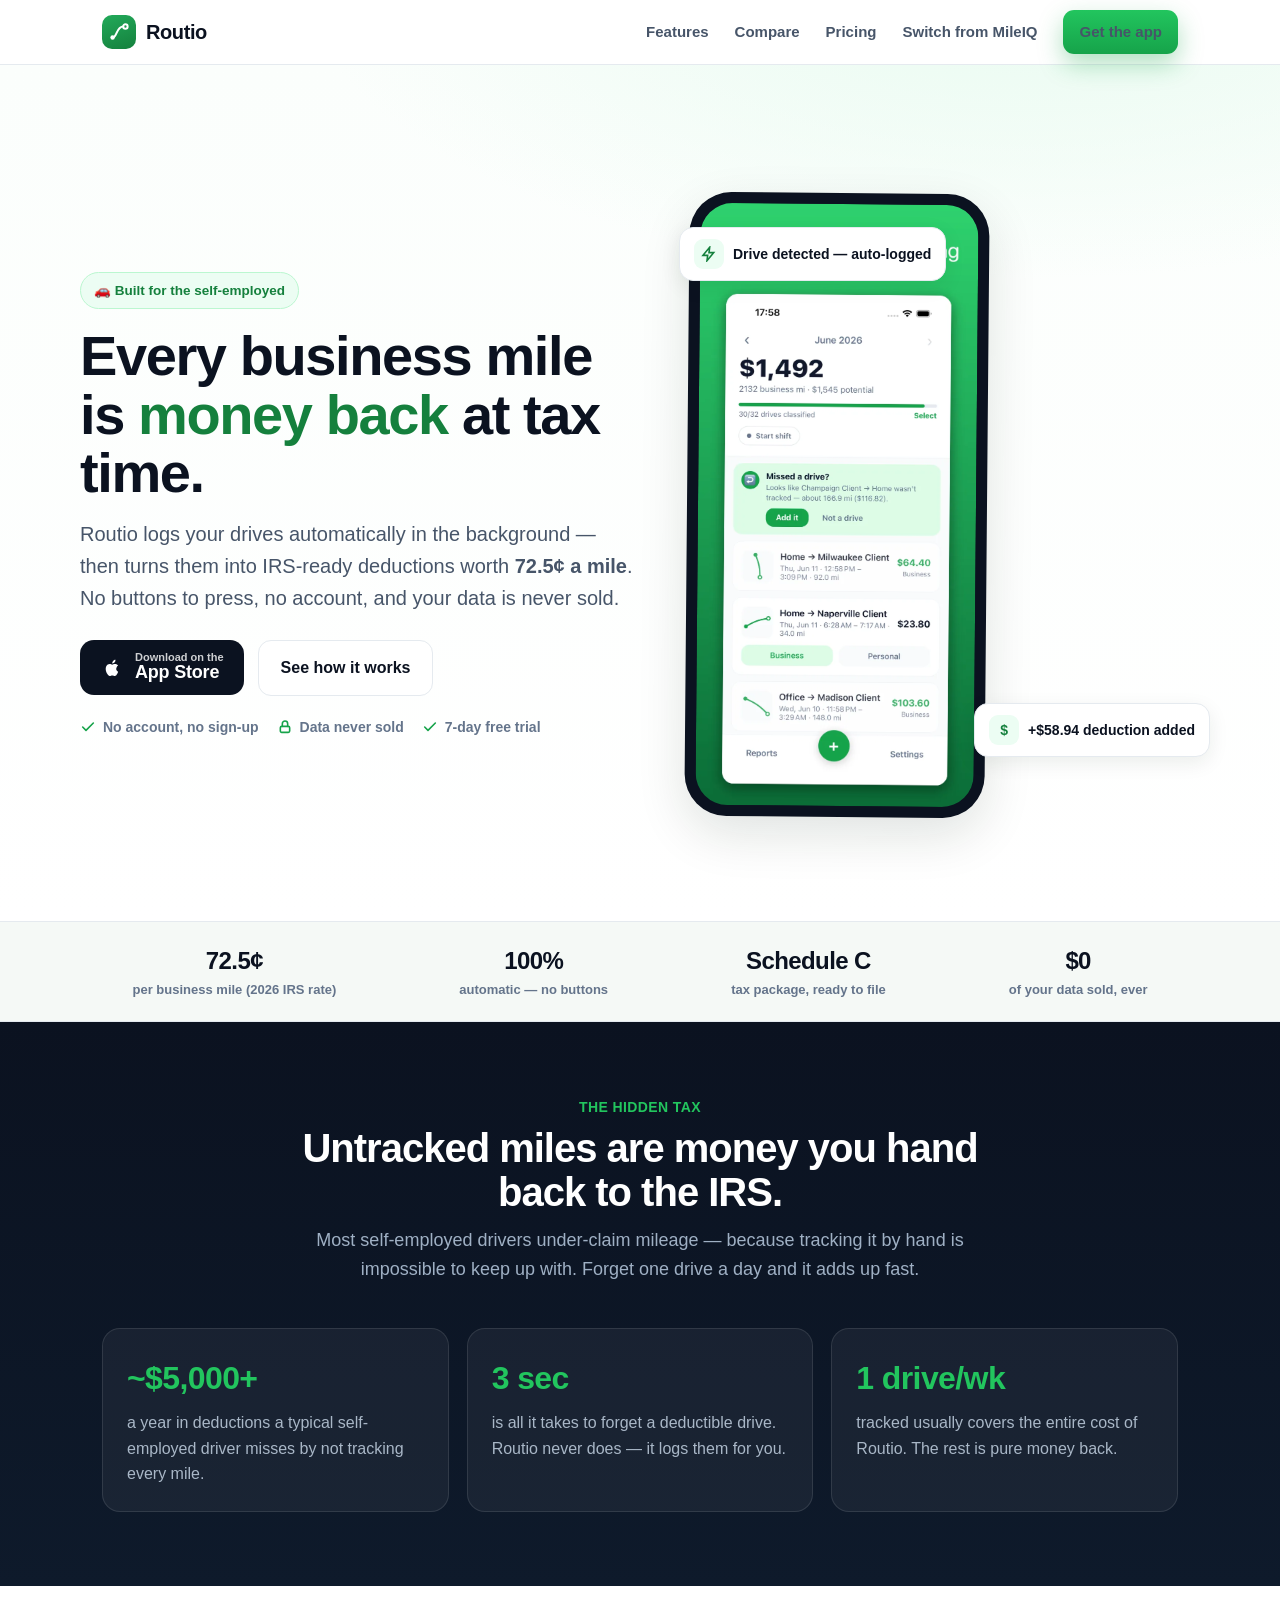
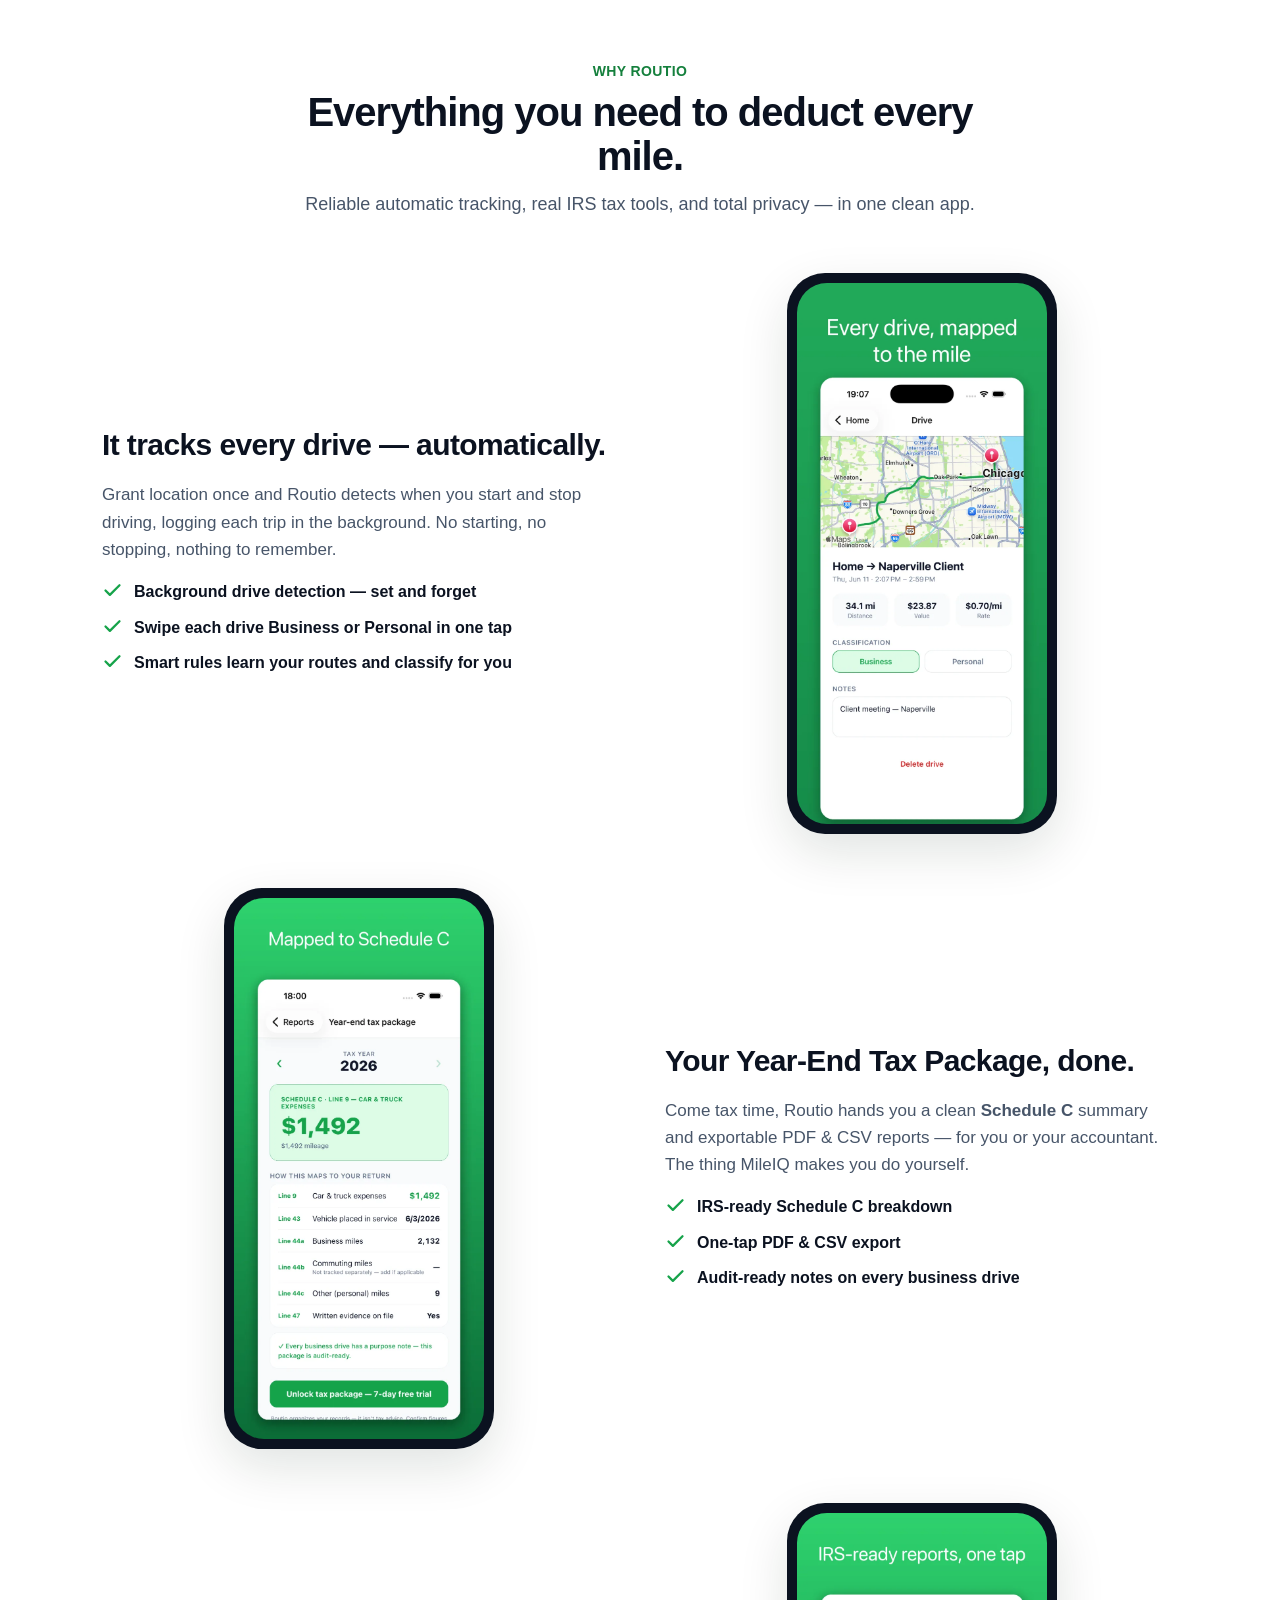
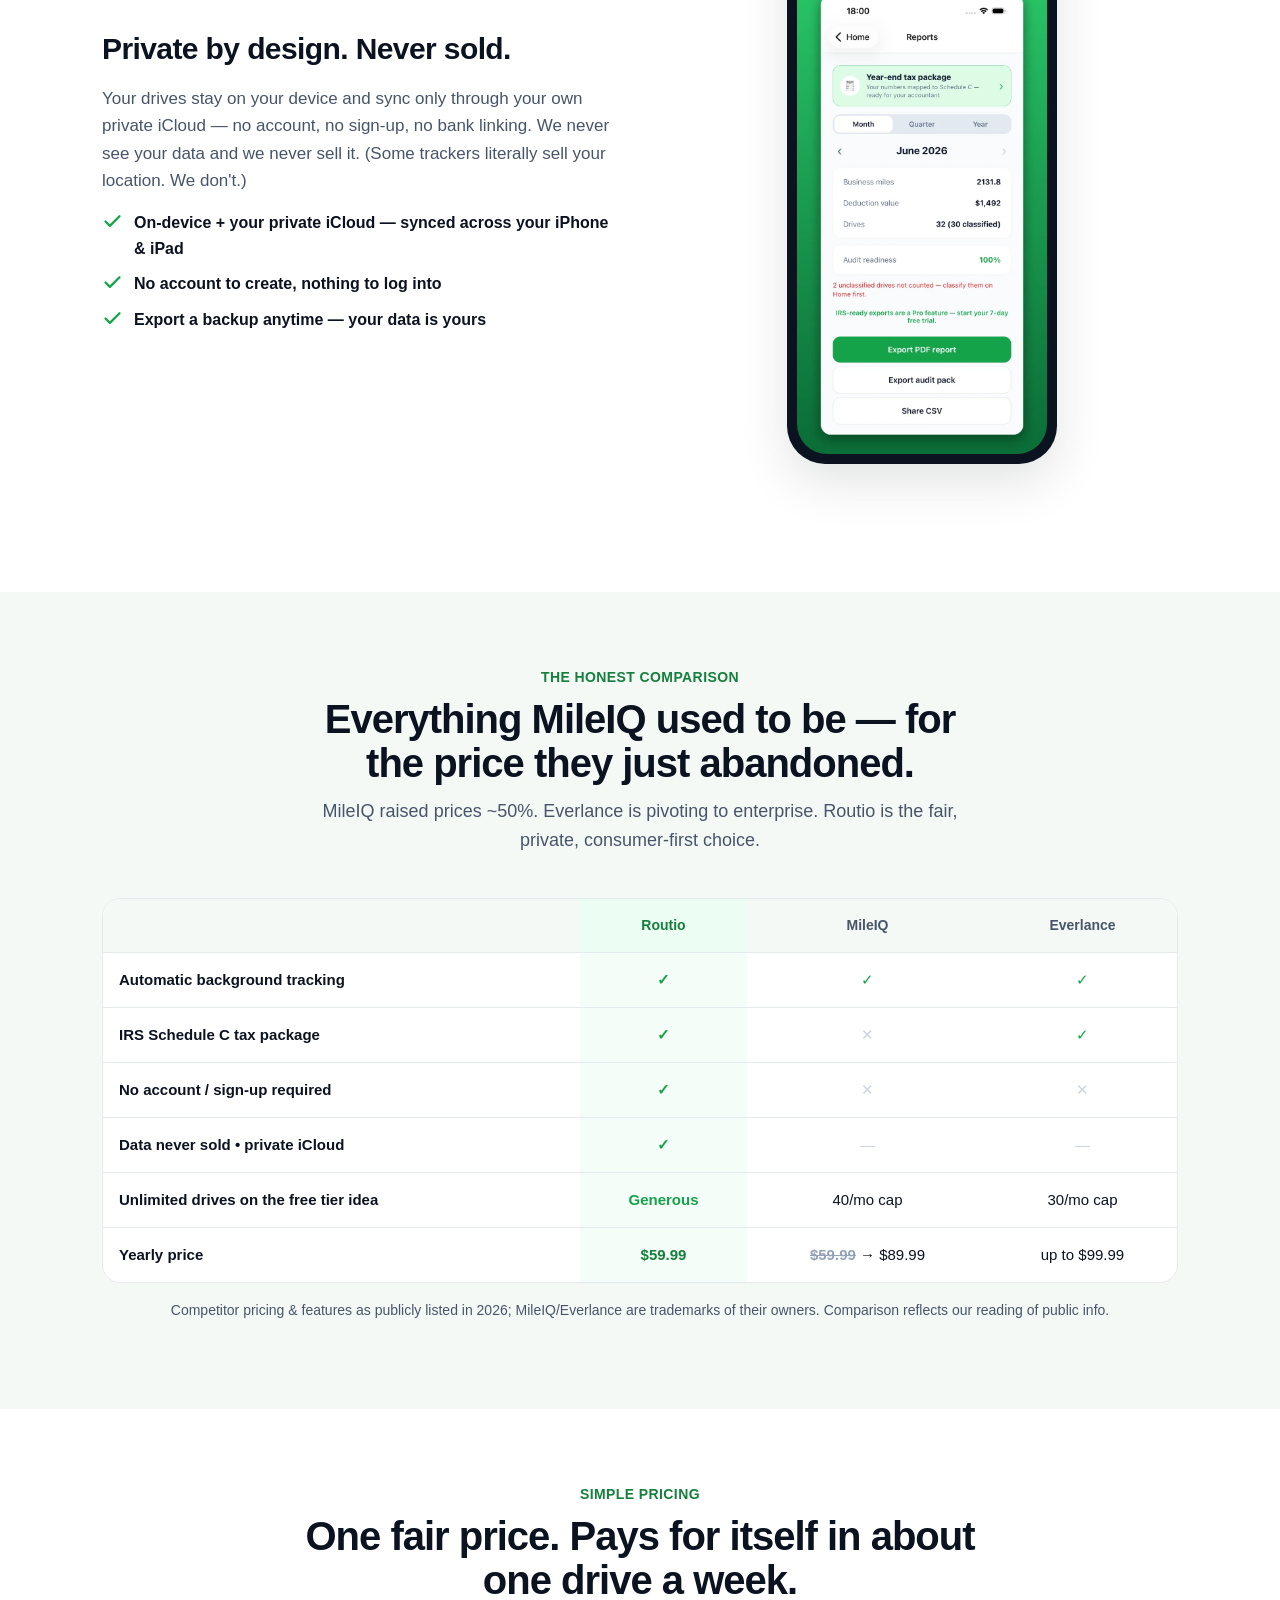
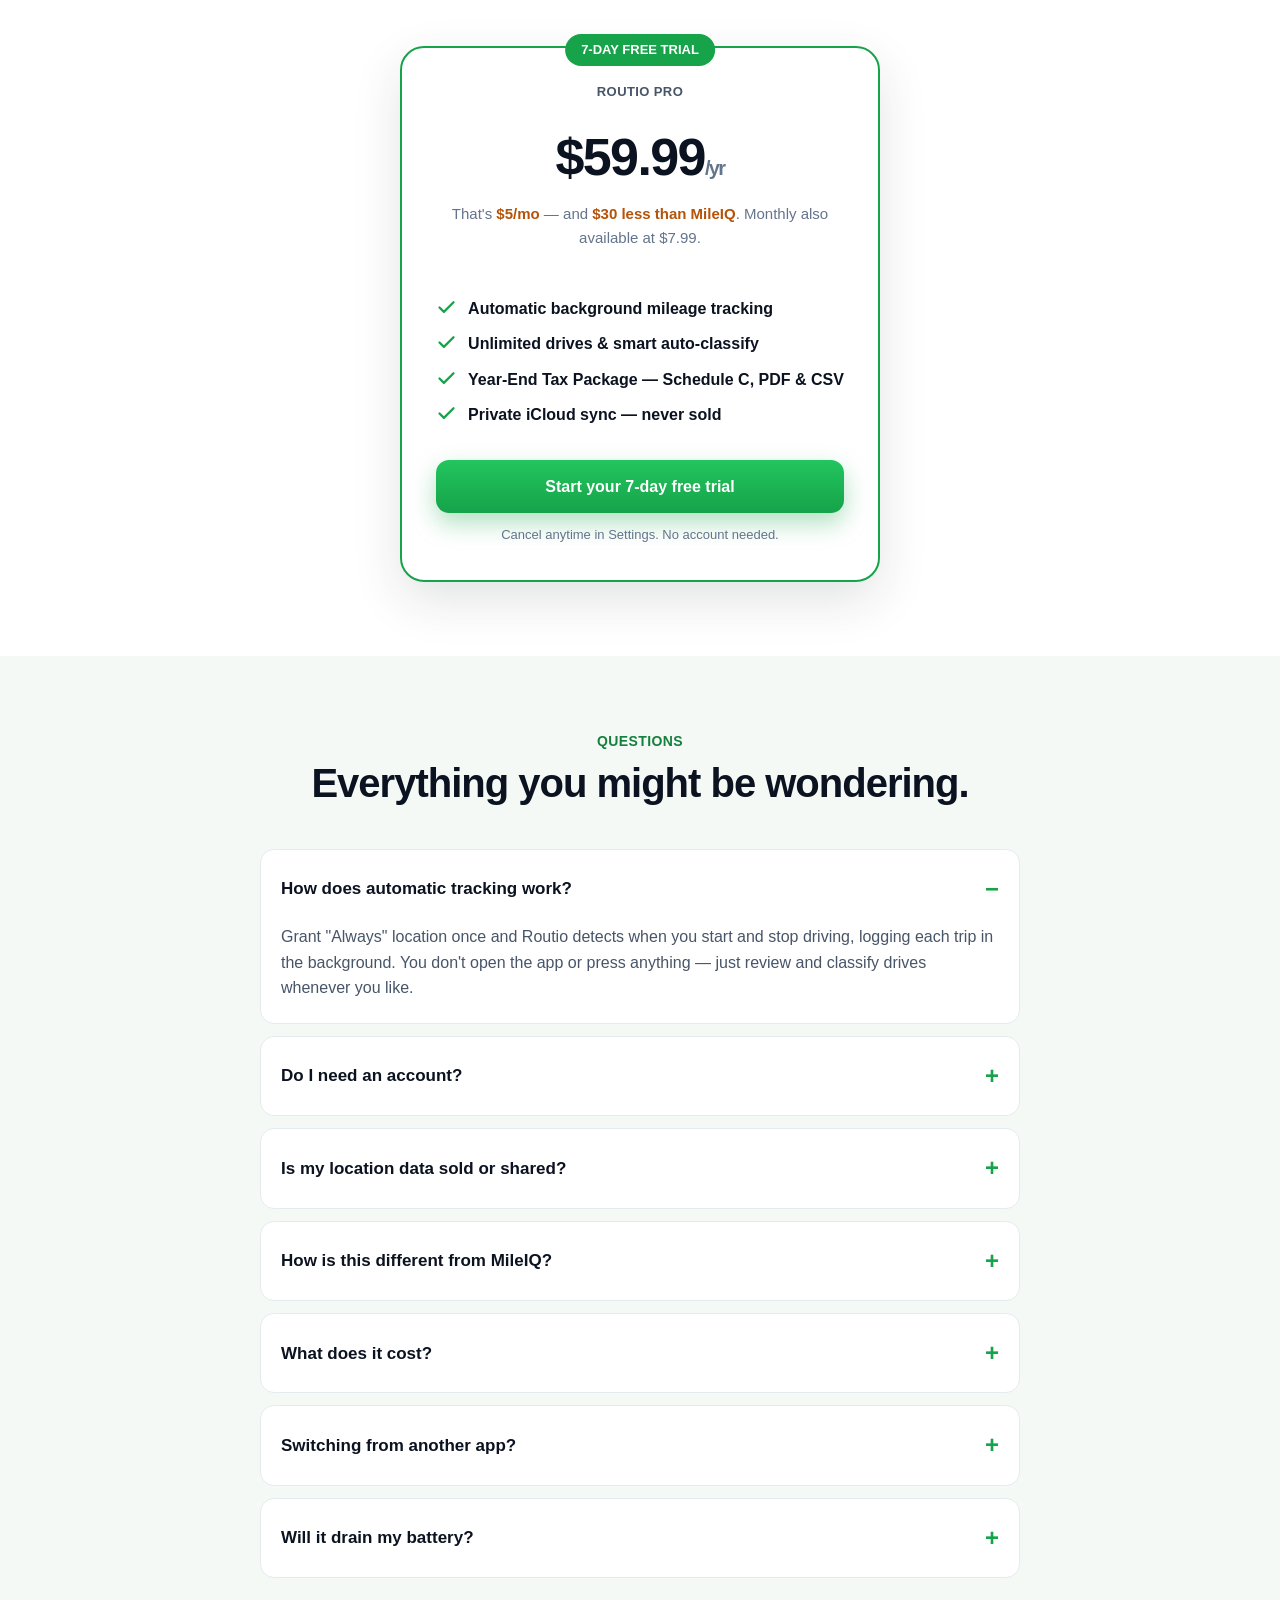
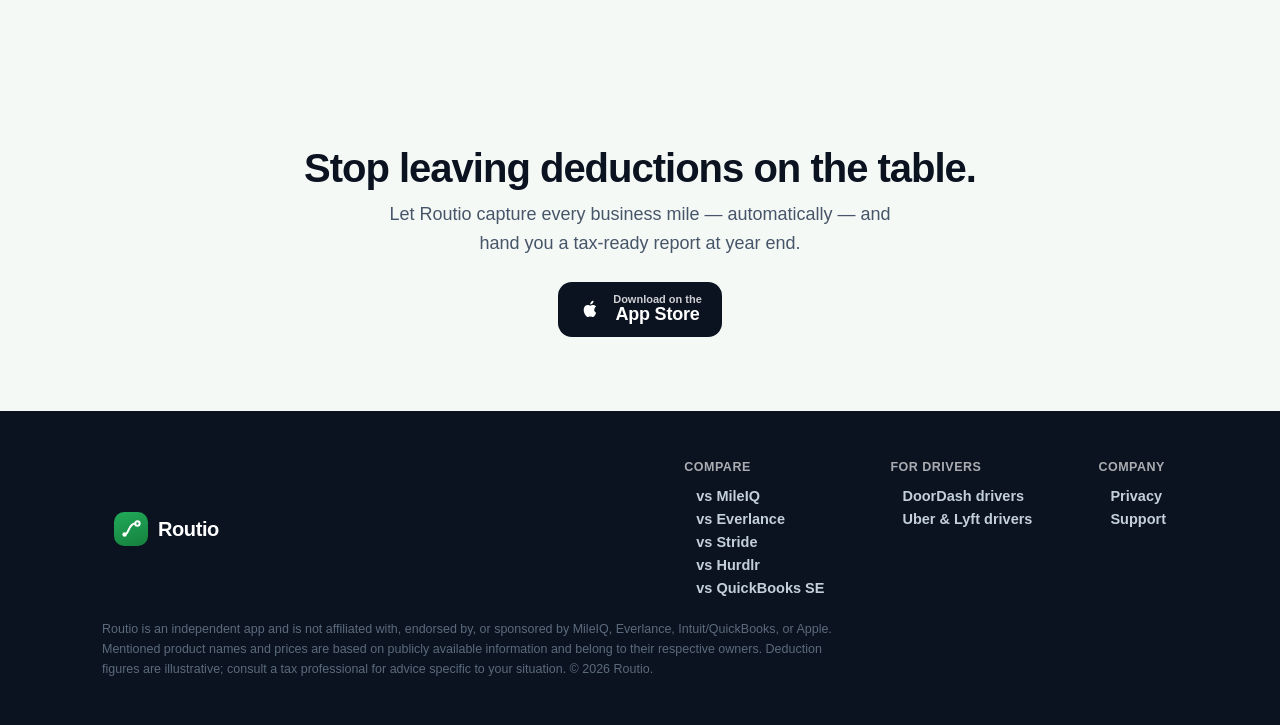
==== commit 77c7d745: "Lead with 'bring your history': import messaging across switch pages + home Routio v1.1 adds CSV imp" ====
--- a/index.html
+++ b/index.html
@@ -159,6 +159,7 @@
     <details><summary>Is my location data sold or shared?</summary><p>Never. Your drives are stored on your device and your private iCloud (Apple's CloudKit). They're never sent to our servers and never sold to anyone. Privacy is the whole point.</p></details>
     <details><summary>How is this different from MileIQ?</summary><p>Routio includes a full IRS Schedule C tax package (MileIQ doesn't), needs no account, never sells your data, and costs $59.99/yr — exactly what MileIQ used to charge before its ~50% price hike to $89.99.</p></details>
     <details><summary>What does it cost?</summary><p>$59.99/year (about $5/month) or $7.99/month, with a 7-day free trial on the annual plan. Cancel anytime in Settings.</p></details>
+    <details><summary>Switching from another app?</summary><p>Bring your history with you. Export your trips as a CSV from MileIQ, Everlance, Stride, or QuickBooks, then use Import history in Routio to add your past drives. You keep your whole year instead of starting over.</p></details>
     <details><summary>Will it drain my battery?</summary><p>Routio uses iOS's efficient motion + location services designed for all-day background use, so it's built to be light on battery while still catching every drive.</p></details>
   </div>
 </div></div></section>
